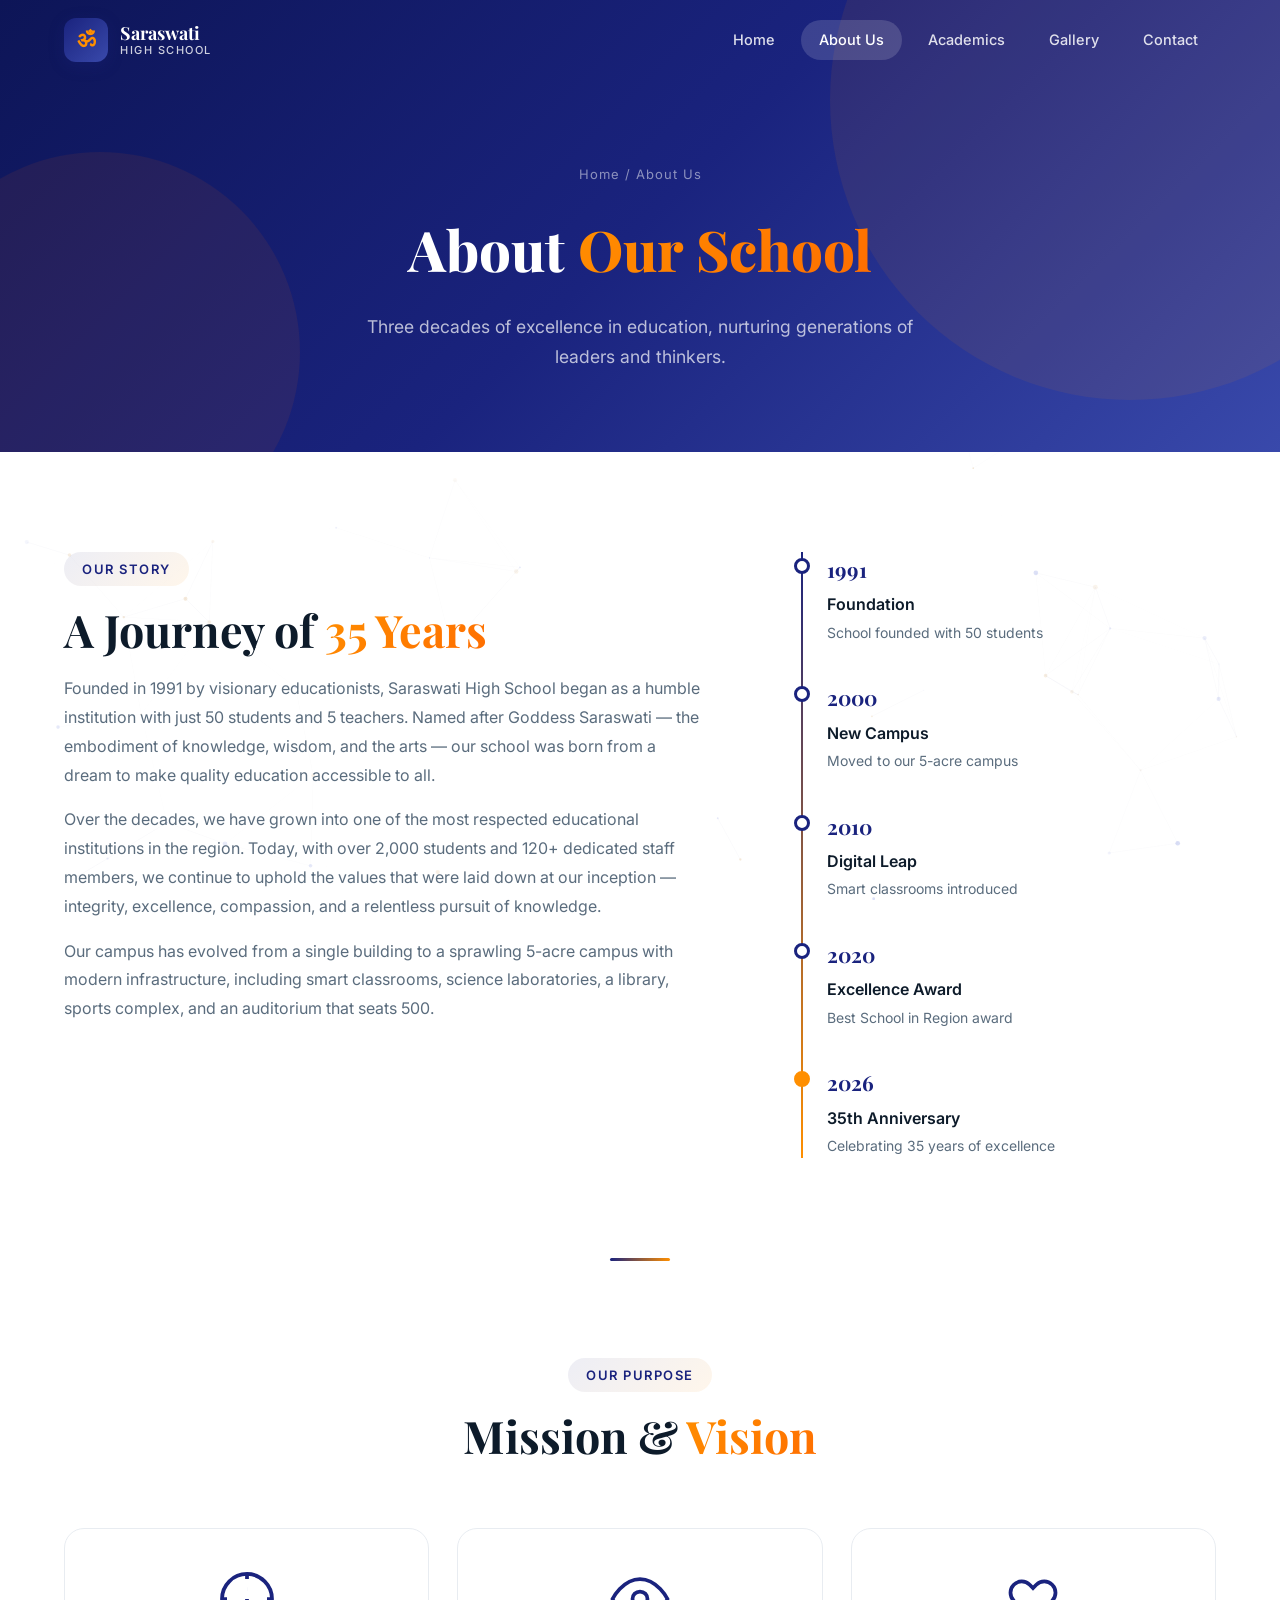
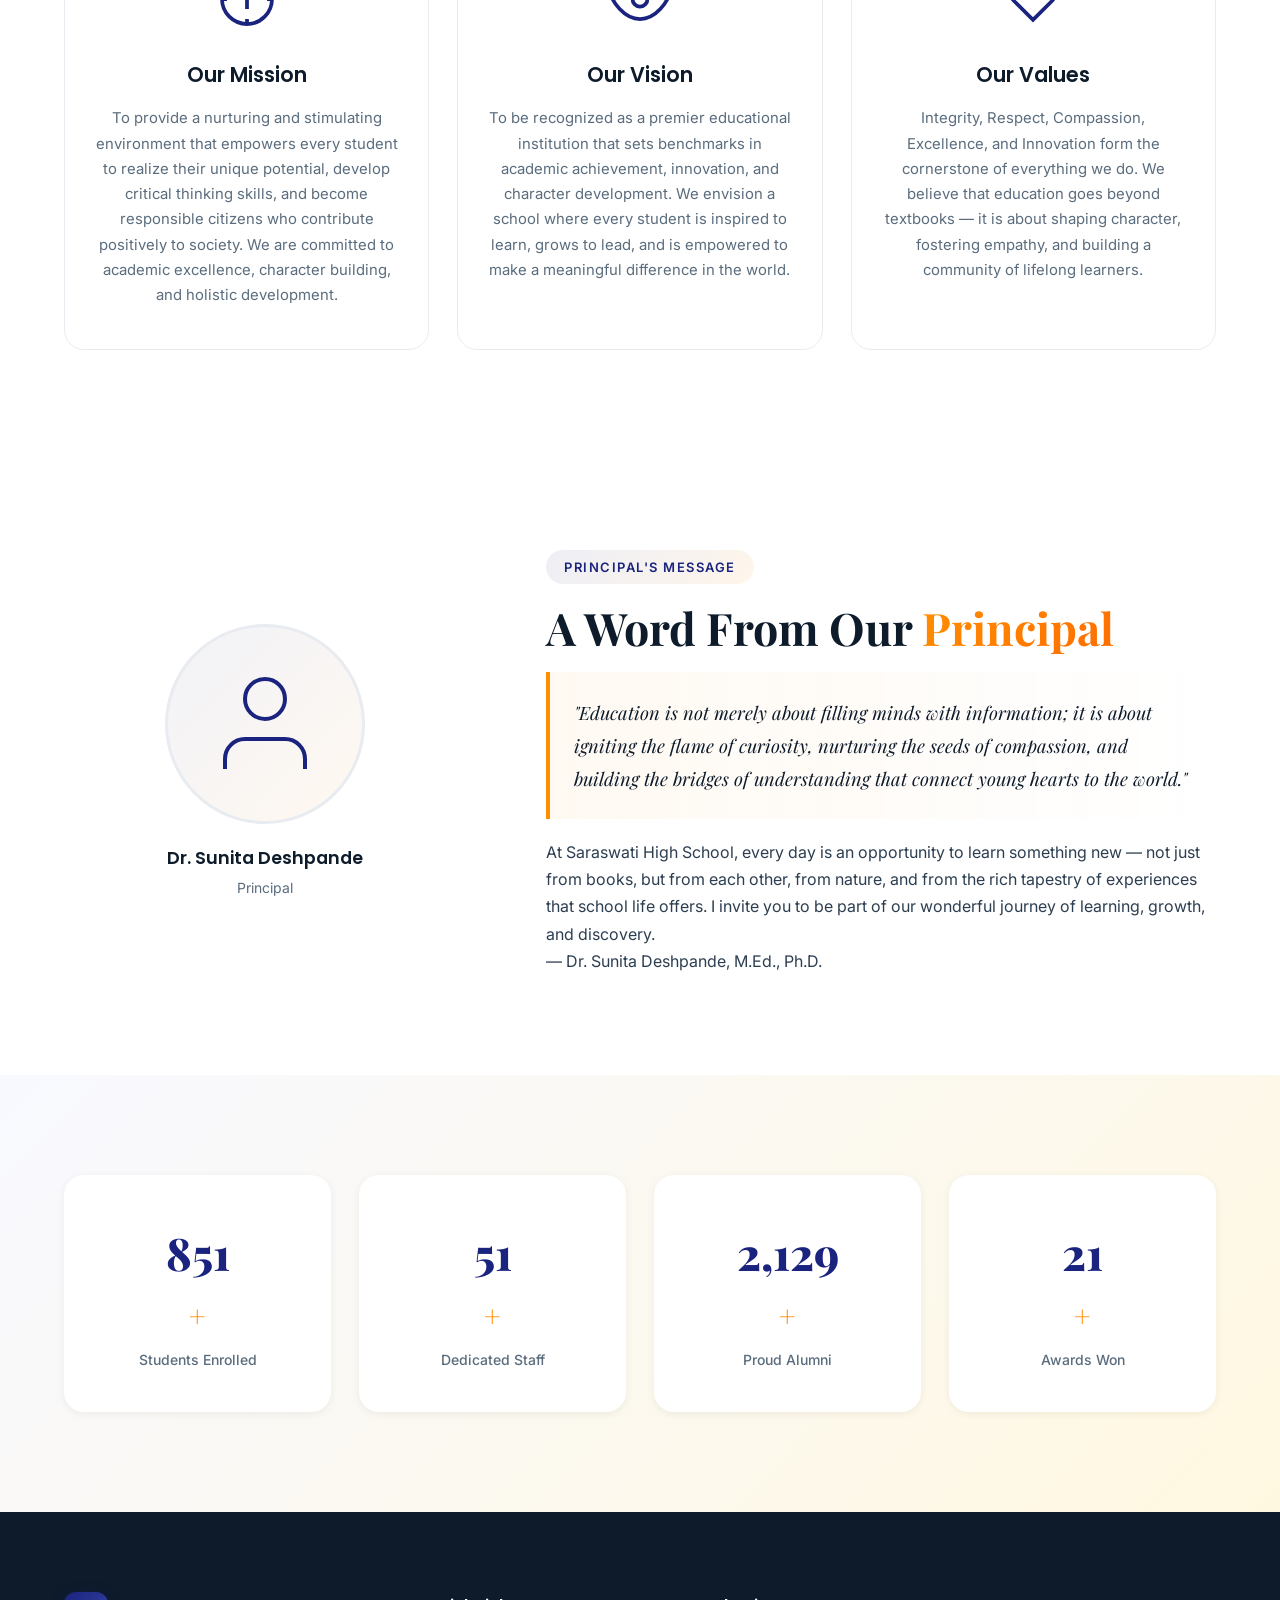
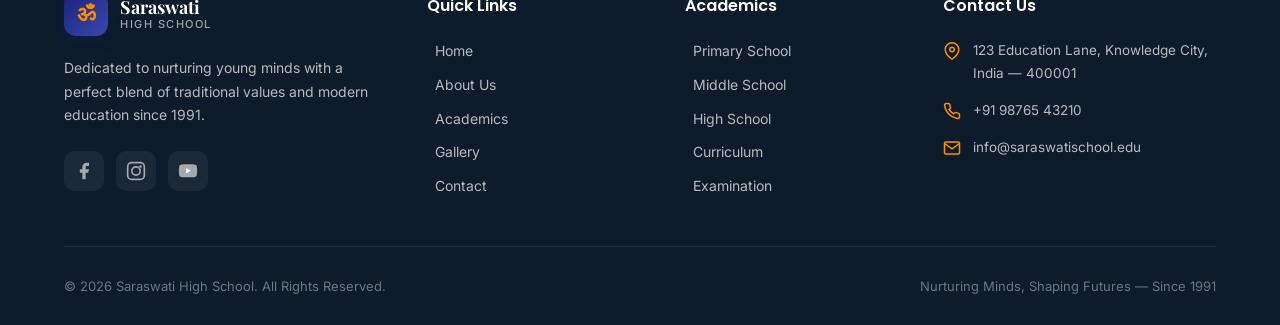
==== about.html @ 088c9266 "draft 1" ====
<!DOCTYPE html>
<html lang="en">
<head>
    <meta charset="UTF-8">
    <meta name="viewport" content="width=device-width, initial-scale=1.0">
    <title>About Us — Saraswati High School</title>
    <meta name="description" content="Learn about Saraswati High School's rich history, mission, vision, and dedicated team of educators.">
    <link rel="preconnect" href="https://fonts.googleapis.com">
    <link rel="preconnect" href="https://fonts.gstatic.com" crossorigin>
    <link href="https://fonts.googleapis.com/css2?family=Playfair+Display:wght@400;600;700;800&family=Inter:wght@300;400;500;600;700&family=Poppins:wght@300;400;500;600;700&display=swap" rel="stylesheet">
    <link rel="stylesheet" href="css/style.css">
    <link rel="stylesheet" href="css/animations.css">
</head>
<body>
    <!-- Page Transition Overlay -->
    <div class="page-transition">
        <div class="transition-inner">
            <div class="transition-logo">ॐ</div>
        </div>
    </div>

    <canvas id="particles-canvas"></canvas>

    <!-- Navigation -->
    <header class="navbar" id="navbar">
        <div class="nav-container">
            <a href="index.html" class="nav-logo">
                <div class="logo-icon"><span class="logo-om">ॐ</span></div>
                <div class="logo-text">
                    <span class="logo-title">Saraswati</span>
                    <span class="logo-subtitle">High School</span>
                </div>
            </a>
            <nav class="nav-menu" id="nav-menu">
                <a href="index.html" class="nav-link">Home</a>
                <a href="about.html" class="nav-link active">About Us</a>
                <a href="academics.html" class="nav-link">Academics</a>
                <a href="gallery.html" class="nav-link">Gallery</a>
                <a href="contact.html" class="nav-link">Contact</a>
            </nav>
            <button class="nav-toggle" id="nav-toggle" aria-label="Toggle navigation">
                <span class="hamburger-line"></span>
                <span class="hamburger-line"></span>
                <span class="hamburger-line"></span>
            </button>
        </div>
    </header>

    <!-- Page Hero -->
    <section class="page-hero">
        <div class="page-hero-bg">
            <div class="shape shape-1"></div>
            <div class="shape shape-2"></div>
        </div>
        <div class="container">
            <div class="page-hero-content">
                <span class="page-breadcrumb reveal-up">Home / About Us</span>
                <h1 class="page-hero-title reveal-up" style="--delay: 0.1s">About <span class="gradient-text">Our School</span></h1>
                <p class="page-hero-description reveal-up" style="--delay: 0.2s">Three decades of excellence in education, nurturing generations of leaders and thinkers.</p>
            </div>
        </div>
    </section>

    <!-- Our Story -->
    <section class="section">
        <div class="container">
            <div class="story-grid">
                <div class="story-content">
                    <span class="section-tag reveal-left">Our Story</span>
                    <h2 class="section-title reveal-left" style="--delay: 0.1s">A Journey of <span class="gradient-text">35 Years</span></h2>
                    <p class="story-text reveal-left" style="--delay: 0.2s">
                        Founded in 1991 by visionary educationists, Saraswati High School began as a humble 
                        institution with just 50 students and 5 teachers. Named after Goddess Saraswati — the 
                        embodiment of knowledge, wisdom, and the arts — our school was born from a dream to 
                        make quality education accessible to all.
                    </p>
                    <p class="story-text reveal-left" style="--delay: 0.3s">
                        Over the decades, we have grown into one of the most respected educational institutions 
                        in the region. Today, with over 2,000 students and 120+ dedicated staff members, we continue 
                        to uphold the values that were laid down at our inception — integrity, excellence, 
                        compassion, and a relentless pursuit of knowledge.
                    </p>
                    <p class="story-text reveal-left" style="--delay: 0.4s">
                        Our campus has evolved from a single building to a sprawling 5-acre campus with modern 
                        infrastructure, including smart classrooms, science laboratories, a library, sports 
                        complex, and an auditorium that seats 500.
                    </p>
                </div>
                <div class="story-timeline reveal-right">
                    <div class="timeline">
                        <div class="timeline-item">
                            <div class="timeline-year">1991</div>
                            <div class="timeline-content">
                                <h4>Foundation</h4>
                                <p>School founded with 50 students</p>
                            </div>
                        </div>
                        <div class="timeline-item">
                            <div class="timeline-year">2000</div>
                            <div class="timeline-content">
                                <h4>New Campus</h4>
                                <p>Moved to our 5-acre campus</p>
                            </div>
                        </div>
                        <div class="timeline-item">
                            <div class="timeline-year">2010</div>
                            <div class="timeline-content">
                                <h4>Digital Leap</h4>
                                <p>Smart classrooms introduced</p>
                            </div>
                        </div>
                        <div class="timeline-item">
                            <div class="timeline-year">2020</div>
                            <div class="timeline-content">
                                <h4>Excellence Award</h4>
                                <p>Best School in Region award</p>
                            </div>
                        </div>
                        <div class="timeline-item">
                            <div class="timeline-year">2026</div>
                            <div class="timeline-content">
                                <h4>35th Anniversary</h4>
                                <p>Celebrating 35 years of excellence</p>
                            </div>
                        </div>
                    </div>
                </div>
            </div>
        </div>
    </section>

    <!-- Mission & Vision -->
    <section class="section mission-vision-section">
        <div class="container">
            <div class="section-header">
                <span class="section-tag reveal-up">Our Purpose</span>
                <h2 class="section-title reveal-up">Mission & <span class="gradient-text">Vision</span></h2>
            </div>
            <div class="mv-grid">
                <div class="mv-card reveal-up" style="--delay: 0.1s">
                    <div class="mv-icon">
                        <svg width="60" height="60" viewBox="0 0 24 24" fill="none" stroke="currentColor" stroke-width="1.5">
                            <circle cx="12" cy="12" r="10"/>
                            <path d="M12 16v-4M12 8h.01"/>
                            <path d="M12 2v2M12 20v2M2 12h2M20 12h2"/>
                        </svg>
                    </div>
                    <h3>Our Mission</h3>
                    <p>To provide a nurturing and stimulating environment that empowers every student to realize their unique potential, develop critical thinking skills, and become responsible citizens who contribute positively to society. We are committed to academic excellence, character building, and holistic development.</p>
                </div>
                <div class="mv-card reveal-up" style="--delay: 0.3s">
                    <div class="mv-icon">
                        <svg width="60" height="60" viewBox="0 0 24 24" fill="none" stroke="currentColor" stroke-width="1.5">
                            <path d="M1 12s4-8 11-8 11 8 11 8-4 8-11 8-11-8-11-8z"/>
                            <circle cx="12" cy="12" r="3"/>
                        </svg>
                    </div>
                    <h3>Our Vision</h3>
                    <p>To be recognized as a premier educational institution that sets benchmarks in academic achievement, innovation, and character development. We envision a school where every student is inspired to learn, grows to lead, and is empowered to make a meaningful difference in the world.</p>
                </div>
                <div class="mv-card reveal-up" style="--delay: 0.5s">
                    <div class="mv-icon">
                        <svg width="60" height="60" viewBox="0 0 24 24" fill="none" stroke="currentColor" stroke-width="1.5">
                            <path d="M4.318 6.318a4.5 4.5 0 000 6.364L12 20.364l7.682-7.682a4.5 4.5 0 00-6.364-6.364L12 7.636l-1.318-1.318a4.5 4.5 0 00-6.364 0z"/>
                        </svg>
                    </div>
                    <h3>Our Values</h3>
                    <p>Integrity, Respect, Compassion, Excellence, and Innovation form the cornerstone of everything we do. We believe that education goes beyond textbooks — it is about shaping character, fostering empathy, and building a community of lifelong learners.</p>
                </div>
            </div>
        </div>
    </section>

    <!-- Principal's Message -->
    <section class="section principal-section">
        <div class="container">
            <div class="principal-grid">
                <div class="principal-image reveal-left">
                    <div class="principal-frame">
                        <div class="principal-avatar">
                            <svg width="120" height="120" viewBox="0 0 24 24" fill="none" stroke="var(--primary)" stroke-width="0.8">
                                <path d="M20 21v-2a4 4 0 00-4-4H8a4 4 0 00-4 4v2"/>
                                <circle cx="12" cy="7" r="4"/>
                            </svg>
                        </div>
                        <div class="principal-name-plate">
                            <h4>Dr. Sunita Deshpande</h4>
                            <span>Principal</span>
                        </div>
                    </div>
                </div>
                <div class="principal-message">
                    <span class="section-tag reveal-right">Principal's Message</span>
                    <h2 class="section-title reveal-right" style="--delay: 0.1s">A Word From Our <span class="gradient-text">Principal</span></h2>
                    <blockquote class="principal-quote reveal-right" style="--delay: 0.2s">
                        "Education is not merely about filling minds with information; it is about igniting 
                        the flame of curiosity, nurturing the seeds of compassion, and building the bridges 
                        of understanding that connect young hearts to the world."
                    </blockquote>
                    <p class="reveal-right" style="--delay: 0.3s">
                        At Saraswati High School, every day is an opportunity to learn something new — 
                        not just from books, but from each other, from nature, and from the rich tapestry 
                        of experiences that school life offers. I invite you to be part of our wonderful 
                        journey of learning, growth, and discovery.
                    </p>
                    <p class="reveal-right" style="--delay: 0.4s">
                        — Dr. Sunita Deshpande, M.Ed., Ph.D.
                    </p>
                </div>
            </div>
        </div>
    </section>

    <!-- Stats -->
    <section class="section stats-section">
        <div class="container">
            <div class="stats-grid">
                <div class="stats-card reveal-up" style="--delay: 0.1s">
                    <div class="stats-number" data-target="2000">0</div>
                    <div class="stats-suffix">+</div>
                    <div class="stats-label">Students Enrolled</div>
                </div>
                <div class="stats-card reveal-up" style="--delay: 0.2s">
                    <div class="stats-number" data-target="120">0</div>
                    <div class="stats-suffix">+</div>
                    <div class="stats-label">Dedicated Staff</div>
                </div>
                <div class="stats-card reveal-up" style="--delay: 0.3s">
                    <div class="stats-number" data-target="5000">0</div>
                    <div class="stats-suffix">+</div>
                    <div class="stats-label">Proud Alumni</div>
                </div>
                <div class="stats-card reveal-up" style="--delay: 0.4s">
                    <div class="stats-number" data-target="50">0</div>
                    <div class="stats-suffix">+</div>
                    <div class="stats-label">Awards Won</div>
                </div>
            </div>
        </div>
    </section>

    <!-- Footer -->
    <footer class="footer">
        <div class="container">
            <div class="footer-grid">
                <div class="footer-brand">
                    <a href="index.html" class="footer-logo">
                        <div class="logo-icon"><span class="logo-om">ॐ</span></div>
                        <div class="logo-text">
                            <span class="logo-title">Saraswati</span>
                            <span class="logo-subtitle">High School</span>
                        </div>
                    </a>
                    <p class="footer-about">Dedicated to nurturing young minds with a perfect blend of traditional values and modern education since 1991.</p>
                    <div class="footer-social">
                        <a href="#" class="social-link" aria-label="Facebook"><svg width="20" height="20" viewBox="0 0 24 24" fill="currentColor"><path d="M18 2h-3a5 5 0 00-5 5v3H7v4h3v8h4v-8h3l1-4h-4V7a1 1 0 011-1h3z"/></svg></a>
                        <a href="#" class="social-link" aria-label="Instagram"><svg width="20" height="20" viewBox="0 0 24 24" fill="none" stroke="currentColor" stroke-width="2"><rect x="2" y="2" width="20" height="20" rx="5"/><circle cx="12" cy="12" r="5"/><circle cx="17.5" cy="6.5" r="1.5" fill="currentColor" stroke="none"/></svg></a>
                        <a href="#" class="social-link" aria-label="YouTube"><svg width="20" height="20" viewBox="0 0 24 24" fill="currentColor"><path d="M22.54 6.42a2.78 2.78 0 00-1.94-2C18.88 4 12 4 12 4s-6.88 0-8.6.46a2.78 2.78 0 00-1.94 2A29 29 0 001 11.75a29 29 0 00.46 5.33A2.78 2.78 0 003.4 19.1c1.72.46 8.6.46 8.6.46s6.88 0 8.6-.46a2.78 2.78 0 001.94-2 29 29 0 00.46-5.25 29 29 0 00-.46-5.43z"/><polygon points="9.75,15.02 15.5,11.75 9.75,8.48" fill="#fff"/></svg></a>
                    </div>
                </div>
                <div class="footer-links">
                    <h4>Quick Links</h4>
                    <ul>
                        <li><a href="index.html">Home</a></li>
                        <li><a href="about.html">About Us</a></li>
                        <li><a href="academics.html">Academics</a></li>
                        <li><a href="gallery.html">Gallery</a></li>
                        <li><a href="contact.html">Contact</a></li>
                    </ul>
                </div>
                <div class="footer-links">
                    <h4>Academics</h4>
                    <ul>
                        <li><a href="academics.html">Primary School</a></li>
                        <li><a href="academics.html">Middle School</a></li>
                        <li><a href="academics.html">High School</a></li>
                        <li><a href="academics.html">Curriculum</a></li>
                        <li><a href="academics.html">Examination</a></li>
                    </ul>
                </div>
                <div class="footer-contact">
                    <h4>Contact Us</h4>
                    <div class="contact-item">
                        <svg width="18" height="18" viewBox="0 0 24 24" fill="none" stroke="currentColor" stroke-width="2"><path d="M21 10c0 7-9 13-9 13s-9-6-9-13a9 9 0 0118 0z"/><circle cx="12" cy="10" r="3"/></svg>
                        <span>123 Education Lane, Knowledge City, India — 400001</span>
                    </div>
                    <div class="contact-item">
                        <svg width="18" height="18" viewBox="0 0 24 24" fill="none" stroke="currentColor" stroke-width="2"><path d="M22 16.92v3a2 2 0 01-2.18 2 19.79 19.79 0 01-8.63-3.07 19.5 19.5 0 01-6-6 19.79 19.79 0 01-3.07-8.67A2 2 0 014.11 2h3a2 2 0 012 1.72 12.84 12.84 0 00.7 2.81 2 2 0 01-.45 2.11L8.09 9.91a16 16 0 006 6l1.27-1.27a2 2 0 012.11-.45 12.84 12.84 0 002.81.7A2 2 0 0122 16.92z"/></svg>
                        <span>+91 98765 43210</span>
                    </div>
                    <div class="contact-item">
                        <svg width="18" height="18" viewBox="0 0 24 24" fill="none" stroke="currentColor" stroke-width="2"><path d="M4 4h16c1.1 0 2 .9 2 2v12c0 1.1-.9 2-2 2H4c-1.1 0-2-.9-2-2V6c0-1.1.9-2 2-2z"/><polyline points="22,6 12,13 2,6"/></svg>
                        <span>info@saraswatischool.edu</span>
                    </div>
                </div>
            </div>
            <div class="footer-bottom">
                <p>&copy; 2026 Saraswati High School. All Rights Reserved.</p>
                <p>Nurturing Minds, Shaping Futures — Since 1991</p>
            </div>
        </div>
    </footer>

    <button class="back-to-top" id="back-to-top" aria-label="Back to top">
        <svg width="24" height="24" viewBox="0 0 24 24" fill="none" stroke="currentColor" stroke-width="2"><path d="M18 15l-6-6-6 6"/></svg>
    </button>

    <script src="js/main.js"></script>
</body>
</html>
---- css/style.css ----
/* =============================================
   SARASWATI HIGH SCHOOL — MAIN STYLESHEET
   Royal Blue & Gold | Elegant & Impressive
   ============================================= */

/* === CSS Variables === */
:root {
    --primary: #1a237e;
    --primary-light: #3949ab;
    --primary-dark: #0d1557;
    --primary-rgb: 26, 35, 126;

    --gold: #ff8f00;
    --gold-light: #ffa726;
    --gold-dark: #e65100;
    --gold-rgb: 255, 143, 0;

    --accent: #ff6d00;
    --accent-rgb: 255, 109, 0;

    --success: #2e7d32;
    --error: #c62828;

    --dark: #0d1b2a;
    --dark-2: #1b2838;
    --dark-3: #243447;
    --text: #2c3e50;
    --text-light: #5a6c7d;
    --text-lighter: #8896a4;

    --light: #f8f9ff;
    --cream: #fff8e1;
    --white: #ffffff;
    --border: #e8ecf1;

    --shadow-sm: 0 2px 8px rgba(0,0,0,0.06);
    --shadow-md: 0 8px 30px rgba(0,0,0,0.08);
    --shadow-lg: 0 20px 60px rgba(0,0,0,0.12);
    --shadow-xl: 0 30px 80px rgba(0,0,0,0.18);
    --shadow-glow: 0 0 40px rgba(var(--primary-rgb), 0.15);

    --radius-sm: 8px;
    --radius-md: 12px;
    --radius-lg: 20px;
    --radius-xl: 28px;
    --radius-full: 9999px;

    --font-display: 'Playfair Display', Georgia, serif;
    --font-body: 'Inter', -apple-system, BlinkMacSystemFont, sans-serif;
    --font-heading: 'Poppins', 'Inter', sans-serif;

    --nav-height: 80px;
    --container-max: 1200px;
    --transition: 0.3s cubic-bezier(0.4, 0, 0.2, 1);
    --transition-slow: 0.6s cubic-bezier(0.4, 0, 0.2, 1);
}

/* === Reset & Base === */
*,
*::before,
*::after {
    margin: 0;
    padding: 0;
    box-sizing: border-box;
}

html {
    scroll-behavior: smooth;
    -webkit-text-size-adjust: 100%;
}

body {
    font-family: var(--font-body);
    color: var(--text);
    background: var(--white);
    line-height: 1.7;
    overflow-x: hidden;
    -webkit-font-smoothing: antialiased;
    -moz-osx-font-smoothing: grayscale;
}

a {
    text-decoration: none;
    color: inherit;
    transition: color var(--transition);
}

img {
    max-width: 100%;
    display: block;
}

ul {
    list-style: none;
}

button {
    cursor: pointer;
    border: none;
    background: none;
    font-family: inherit;
}

input, textarea, select {
    font-family: inherit;
    font-size: inherit;
}

::selection {
    background: var(--primary);
    color: var(--white);
}

/* === Utility === */
.container {
    max-width: var(--container-max);
    margin: 0 auto;
    padding: 0 24px;
}

.section {
    padding: 100px 0;
    position: relative;
}

.gradient-text {
    background: linear-gradient(135deg, var(--gold), var(--accent), var(--gold-light));
    -webkit-background-clip: text;
    -webkit-text-fill-color: transparent;
    background-clip: text;
}

/* === Page Transition === */
.page-transition {
    position: fixed;
    inset: 0;
    z-index: 10000;
    background: var(--primary-dark);
    display: flex;
    align-items: center;
    justify-content: center;
    pointer-events: none;
    opacity: 0;
    transition: opacity 0.4s ease;
}

.page-transition.active {
    opacity: 1;
    pointer-events: all;
}

.transition-logo {
    font-size: 48px;
    color: var(--gold);
    animation: pulse-glow 1s ease-in-out infinite;
}

/* === Particles Canvas === */
#particles-canvas {
    position: fixed;
    top: 0;
    left: 0;
    width: 100%;
    height: 100%;
    pointer-events: none;
    z-index: 0;
    opacity: 0.4;
}

/* === Navigation === */
.navbar {
    position: fixed;
    top: 0;
    left: 0;
    right: 0;
    z-index: 1000;
    height: var(--nav-height);
    display: flex;
    align-items: center;
    transition: all var(--transition);
    background: transparent;
}

.navbar.scrolled {
    background: rgba(255, 255, 255, 0.95);
    backdrop-filter: blur(20px);
    -webkit-backdrop-filter: blur(20px);
    box-shadow: 0 4px 30px rgba(0,0,0,0.08);
    height: 70px;
}

.navbar.scrolled .nav-link {
    color: var(--text);
}

.navbar.scrolled .nav-link:hover,
.navbar.scrolled .nav-link.active {
    color: var(--primary);
}

.navbar.scrolled .logo-title,
.navbar.scrolled .logo-subtitle {
    color: var(--primary-dark);
}

.nav-container {
    max-width: var(--container-max);
    margin: 0 auto;
    padding: 0 24px;
    width: 100%;
    display: flex;
    align-items: center;
    justify-content: space-between;
}

.nav-logo {
    display: flex;
    align-items: center;
    gap: 12px;
    z-index: 1001;
}

.logo-icon {
    width: 44px;
    height: 44px;
    border-radius: 12px;
    background: linear-gradient(135deg, var(--primary), var(--primary-light));
    display: flex;
    align-items: center;
    justify-content: center;
    box-shadow: 0 4px 15px rgba(var(--primary-rgb), 0.3);
    transition: transform var(--transition);
}

.logo-icon:hover {
    transform: rotate(10deg) scale(1.05);
}

.logo-om {
    color: var(--gold);
    font-size: 22px;
    font-weight: bold;
}

.logo-text {
    display: flex;
    flex-direction: column;
    line-height: 1.15;
}

.logo-title {
    font-family: var(--font-display);
    font-weight: 700;
    font-size: 18px;
    color: var(--white);
    transition: color var(--transition);
}

.logo-subtitle {
    font-size: 11px;
    font-weight: 500;
    color: rgba(255,255,255,0.8);
    letter-spacing: 1.5px;
    text-transform: uppercase;
    transition: color var(--transition);
}

.navbar.scrolled .logo-subtitle {
    color: var(--text-light);
}

.nav-menu {
    display: flex;
    align-items: center;
    gap: 8px;
}

.nav-link {
    padding: 8px 18px;
    font-size: 14.5px;
    font-weight: 500;
    color: rgba(255,255,255,0.85);
    border-radius: var(--radius-full);
    transition: all var(--transition);
    position: relative;
}

.nav-link:hover {
    color: var(--white);
    background: rgba(255,255,255,0.1);
}

.nav-link.active {
    color: var(--white);
    background: rgba(255,255,255,0.15);
}

.navbar.scrolled .nav-link.active {
    background: rgba(var(--primary-rgb), 0.08);
    color: var(--primary);
}

.navbar.scrolled .nav-link:hover {
    background: rgba(var(--primary-rgb), 0.06);
}

/* Hamburger */
.nav-toggle {
    display: none;
    flex-direction: column;
    gap: 5px;
    padding: 8px;
    z-index: 1001;
}

.hamburger-line {
    width: 24px;
    height: 2.5px;
    background: var(--white);
    border-radius: 3px;
    transition: all var(--transition);
}

.navbar.scrolled .hamburger-line {
    background: var(--dark);
}

.nav-toggle.active .hamburger-line:nth-child(1) {
    transform: rotate(45deg) translate(5px, 5px);
}

.nav-toggle.active .hamburger-line:nth-child(2) {
    opacity: 0;
    transform: translateX(-10px);
}

.nav-toggle.active .hamburger-line:nth-child(3) {
    transform: rotate(-45deg) translate(6px, -6px);
}

/* === Buttons === */
.btn {
    display: inline-flex;
    align-items: center;
    gap: 10px;
    padding: 14px 32px;
    font-size: 15px;
    font-weight: 600;
    border-radius: var(--radius-full);
    transition: all var(--transition);
    position: relative;
    overflow: hidden;
    cursor: pointer;
    border: none;
    font-family: var(--font-heading);
    letter-spacing: 0.3px;
}

.btn-primary {
    background: linear-gradient(135deg, var(--primary), var(--primary-light));
    color: var(--white);
    box-shadow: 0 4px 20px rgba(var(--primary-rgb), 0.3);
}

.btn-primary:hover {
    transform: translateY(-2px);
    box-shadow: 0 8px 30px rgba(var(--primary-rgb), 0.4);
}

.btn-outline {
    background: transparent;
    color: var(--white);
    border: 2px solid rgba(255,255,255,0.3);
}

.btn-outline:hover {
    background: rgba(255,255,255,0.1);
    border-color: rgba(255,255,255,0.6);
    transform: translateY(-2px);
}

.btn-outline-light {
    background: transparent;
    color: var(--white);
    border: 2px solid rgba(255,255,255,0.4);
}

.btn-outline-light:hover {
    background: var(--white);
    color: var(--primary);
    transform: translateY(-2px);
}

.btn-large {
    padding: 18px 40px;
    font-size: 16px;
}

/* Ripple Effect */
.ripple-btn .ripple {
    position: absolute;
    border-radius: 50%;
    background: rgba(255,255,255,0.3);
    transform: scale(0);
    animation: ripple-effect 0.6s ease-out;
    pointer-events: none;
}

@keyframes ripple-effect {
    to {
        transform: scale(4);
        opacity: 0;
    }
}

/* === Hero Section === */
.hero {
    min-height: 100vh;
    display: flex;
    align-items: center;
    justify-content: center;
    position: relative;
    background: linear-gradient(135deg, var(--primary-dark) 0%, var(--primary) 50%, var(--primary-light) 100%);
    overflow: hidden;
    padding: 120px 24px 80px;
}

.hero-bg-shapes {
    position: absolute;
    inset: 0;
    overflow: hidden;
    pointer-events: none;
}

.shape {
    position: absolute;
    border-radius: 50%;
    opacity: 0.08;
}

.shape-1 {
    width: 600px;
    height: 600px;
    background: var(--gold);
    top: -200px;
    right: -150px;
    animation: float-slow 15s ease-in-out infinite;
}

.shape-2 {
    width: 400px;
    height: 400px;
    background: var(--accent);
    bottom: -100px;
    left: -100px;
    animation: float-slow 12s ease-in-out infinite reverse;
}

.shape-3 {
    width: 200px;
    height: 200px;
    background: var(--white);
    top: 30%;
    left: 10%;
    animation: float-slow 10s ease-in-out infinite;
}

.shape-4 {
    width: 150px;
    height: 150px;
    background: var(--gold);
    bottom: 20%;
    right: 10%;
    animation: float-slow 8s ease-in-out infinite reverse;
}

.shape-5 {
    width: 300px;
    height: 300px;
    background: linear-gradient(135deg, var(--gold), var(--accent));
    top: 50%;
    left: 50%;
    transform: translate(-50%, -50%);
    animation: float-slow 20s ease-in-out infinite;
}

.hero-content {
    text-align: center;
    max-width: 800px;
    position: relative;
    z-index: 2;
}

.hero-badge {
    display: inline-flex;
    align-items: center;
    gap: 8px;
    padding: 8px 20px;
    background: rgba(255,255,255,0.1);
    border: 1px solid rgba(255,255,255,0.15);
    border-radius: var(--radius-full);
    color: var(--gold-light);
    font-size: 13px;
    font-weight: 600;
    letter-spacing: 1px;
    text-transform: uppercase;
    margin-bottom: 28px;
    backdrop-filter: blur(10px);
}

.badge-dot {
    width: 8px;
    height: 8px;
    border-radius: 50%;
    background: var(--gold);
    animation: pulse-dot 2s ease-in-out infinite;
}

.hero-title {
    font-family: var(--font-display);
    font-size: clamp(2.5rem, 6vw, 4.5rem);
    font-weight: 800;
    line-height: 1.15;
    color: var(--white);
    margin-bottom: 24px;
}

.title-line {
    display: block;
}

.hero-description {
    font-size: clamp(1rem, 2vw, 1.15rem);
    color: rgba(255,255,255,0.75);
    line-height: 1.8;
    margin-bottom: 40px;
    max-width: 600px;
    margin-left: auto;
    margin-right: auto;
}

.hero-buttons {
    display: flex;
    align-items: center;
    justify-content: center;
    gap: 16px;
    margin-bottom: 60px;
    flex-wrap: wrap;
}

/* Hero Stats */
.hero-stats {
    display: flex;
    align-items: center;
    justify-content: center;
    gap: 0;
    flex-wrap: wrap;
}

.stat-item {
    padding: 0 36px;
    text-align: center;
}

.stat-number {
    font-family: var(--font-display);
    font-size: 2.5rem;
    font-weight: 800;
    color: var(--gold);
    line-height: 1;
}

.stat-suffix {
    font-family: var(--font-display);
    font-size: 1.8rem;
    font-weight: 700;
    color: var(--gold-light);
}

.stat-label {
    display: block;
    font-size: 13px;
    color: rgba(255,255,255,0.6);
    margin-top: 6px;
    font-weight: 500;
}

.stat-divider {
    width: 1px;
    height: 50px;
    background: rgba(255,255,255,0.15);
}

/* Scroll Indicator */
.hero-scroll-indicator {
    position: absolute;
    bottom: 30px;
    left: 50%;
    transform: translateX(-50%);
    display: flex;
    flex-direction: column;
    align-items: center;
    gap: 8px;
    color: rgba(255,255,255,0.5);
    font-size: 12px;
    letter-spacing: 1px;
    animation: float-up-down 2s ease-in-out infinite;
}

.scroll-mouse {
    width: 26px;
    height: 40px;
    border: 2px solid rgba(255,255,255,0.3);
    border-radius: 13px;
    display: flex;
    justify-content: center;
    padding-top: 8px;
}

.scroll-wheel {
    width: 3px;
    height: 8px;
    background: var(--gold);
    border-radius: 2px;
    animation: scroll-wheel 2s ease-in-out infinite;
}

/* === Section Headers === */
.section-header {
    text-align: center;
    margin-bottom: 64px;
}

.section-tag {
    display: inline-block;
    padding: 6px 18px;
    background: linear-gradient(135deg, rgba(var(--primary-rgb), 0.08), rgba(var(--gold-rgb), 0.08));
    border-radius: var(--radius-full);
    color: var(--primary);
    font-size: 13px;
    font-weight: 600;
    letter-spacing: 1.5px;
    text-transform: uppercase;
    margin-bottom: 16px;
}

.section-title {
    font-family: var(--font-display);
    font-size: clamp(1.8rem, 4vw, 2.8rem);
    font-weight: 700;
    color: var(--dark);
    line-height: 1.25;
    margin-bottom: 16px;
}

.section-description {
    font-size: 1.05rem;
    color: var(--text-light);
    max-width: 600px;
    margin: 0 auto;
    line-height: 1.8;
}

/* === Feature Cards === */
.features-grid {
    display: grid;
    grid-template-columns: repeat(3, 1fr);
    gap: 24px;
}

.feature-card {
    background: var(--white);
    border: 1px solid var(--border);
    border-radius: var(--radius-lg);
    padding: 36px 28px;
    position: relative;
    overflow: hidden;
    transition: all var(--transition-slow);
}

.feature-card:hover {
    transform: translateY(-8px);
    box-shadow: var(--shadow-lg);
    border-color: transparent;
}

.feature-card:hover .feature-glow {
    opacity: 1;
}

.feature-glow {
    position: absolute;
    top: 0;
    left: 0;
    right: 0;
    height: 3px;
    background: linear-gradient(90deg, var(--primary), var(--gold), var(--accent));
    opacity: 0;
    transition: opacity var(--transition);
}

.feature-icon {
    width: 64px;
    height: 64px;
    border-radius: 16px;
    background: linear-gradient(135deg, rgba(var(--primary-rgb), 0.08), rgba(var(--gold-rgb), 0.06));
    display: flex;
    align-items: center;
    justify-content: center;
    margin-bottom: 20px;
    color: var(--primary);
    transition: all var(--transition);
}

.feature-card:hover .feature-icon {
    background: linear-gradient(135deg, var(--primary), var(--primary-light));
    color: var(--white);
    transform: scale(1.05);
}

.feature-title {
    font-family: var(--font-heading);
    font-size: 1.15rem;
    font-weight: 600;
    color: var(--dark);
    margin-bottom: 10px;
}

.feature-description {
    font-size: 0.92rem;
    color: var(--text-light);
    line-height: 1.7;
}

/* === About Preview Section === */
.about-preview-grid {
    display: grid;
    grid-template-columns: 1fr 1fr;
    gap: 80px;
    align-items: center;
}

.about-text {
    color: var(--text-light);
    line-height: 1.8;
    margin-bottom: 16px;
}

.about-highlights {
    display: grid;
    grid-template-columns: 1fr 1fr;
    gap: 14px;
    margin-top: 28px;
    margin-bottom: 32px;
}

.highlight-item {
    display: flex;
    align-items: center;
    gap: 10px;
    font-size: 14.5px;
    font-weight: 500;
    color: var(--dark);
}

.highlight-icon {
    width: 28px;
    height: 28px;
    border-radius: 8px;
    background: linear-gradient(135deg, var(--primary), var(--primary-light));
    color: var(--white);
    display: flex;
    align-items: center;
    justify-content: center;
    font-size: 13px;
    flex-shrink: 0;
}

/* About Visual Cards */
.about-preview-visual {
    position: relative;
    height: 480px;
}

.visual-card {
    position: absolute;
    background: var(--white);
    border-radius: var(--radius-lg);
    box-shadow: var(--shadow-md);
    padding: 24px;
    transition: all var(--transition-slow);
    border: 1px solid var(--border);
}

.visual-card:hover {
    transform: translateY(-5px) !important;
    box-shadow: var(--shadow-lg);
}

.visual-card-inner {
    display: flex;
    flex-direction: column;
    align-items: center;
    text-align: center;
    gap: 12px;
}

.visual-card-inner span {
    font-weight: 600;
    font-size: 14px;
    color: var(--dark);
}

.card-1 {
    top: 0;
    right: 20px;
    animation: float-card 6s ease-in-out infinite;
}

.card-2 {
    top: 50%;
    left: 0;
    transform: translateY(-50%);
    animation: float-card 6s ease-in-out infinite 2s;
}

.card-3 {
    bottom: 20px;
    right: 60px;
    animation: float-card 6s ease-in-out infinite 4s;
}

.visual-bg-circle {
    position: absolute;
    width: 300px;
    height: 300px;
    border-radius: 50%;
    background: linear-gradient(135deg, rgba(var(--primary-rgb), 0.06), rgba(var(--gold-rgb), 0.06));
    top: 50%;
    left: 50%;
    transform: translate(-50%, -50%);
    z-index: -1;
}

/* === Testimonials === */
.testimonials-slider {
    position: relative;
    overflow: hidden;
}

.testimonials-track {
    display: flex;
    transition: transform 0.5s cubic-bezier(0.4, 0, 0.2, 1);
}

.testimonial-card {
    flex: 0 0 100%;
    padding: 48px;
    background: var(--white);
    border: 1px solid var(--border);
    border-radius: var(--radius-xl);
    margin: 0 12px;
    position: relative;
}

.testimonial-quote {
    font-family: var(--font-display);
    font-size: 5rem;
    color: var(--gold);
    line-height: 1;
    margin-bottom: -20px;
    opacity: 0.3;
}

.testimonial-text {
    font-size: 1.1rem;
    color: var(--text);
    line-height: 1.8;
    margin-bottom: 28px;
    font-style: italic;
}

.testimonial-author {
    display: flex;
    align-items: center;
    gap: 16px;
}

.author-avatar {
    width: 50px;
    height: 50px;
    border-radius: 50%;
    background: linear-gradient(135deg, var(--primary), var(--primary-light));
    color: var(--white);
    display: flex;
    align-items: center;
    justify-content: center;
    font-weight: 700;
    font-size: 16px;
}

.author-info strong {
    display: block;
    font-weight: 600;
    color: var(--dark);
}

.author-info span {
    font-size: 13px;
    color: var(--text-light);
}

.testimonials-nav {
    display: flex;
    align-items: center;
    justify-content: center;
    gap: 24px;
    margin-top: 36px;
}

.testimonial-btn {
    width: 48px;
    height: 48px;
    border-radius: 50%;
    border: 2px solid var(--border);
    display: flex;
    align-items: center;
    justify-content: center;
    color: var(--text);
    transition: all var(--transition);
}

.testimonial-btn:hover {
    background: var(--primary);
    color: var(--white);
    border-color: var(--primary);
    transform: scale(1.05);
}

.testimonial-dots {
    display: flex;
    gap: 8px;
}

.dot {
    width: 10px;
    height: 10px;
    border-radius: 50%;
    background: var(--border);
    transition: all var(--transition);
    cursor: pointer;
}

.dot.active {
    background: var(--primary);
    transform: scale(1.2);
}

/* === CTA Section === */
.cta-section {
    background: linear-gradient(135deg, var(--primary-dark), var(--primary), var(--primary-light));
    overflow: hidden;
}

.cta-bg-shapes {
    position: absolute;
    inset: 0;
    pointer-events: none;
}

.cta-shape {
    position: absolute;
    border-radius: 50%;
    opacity: 0.08;
}

.cta-shape-1 {
    width: 500px;
    height: 500px;
    background: var(--gold);
    top: -200px;
    right: -100px;
}

.cta-shape-2 {
    width: 300px;
    height: 300px;
    background: var(--accent);
    bottom: -100px;
    left: -50px;
}

.cta-content {
    text-align: center;
    position: relative;
    z-index: 2;
}

.cta-title {
    font-family: var(--font-display);
    font-size: clamp(1.8rem, 4vw, 2.8rem);
    font-weight: 700;
    color: var(--white);
    margin-bottom: 16px;
}

.cta-description {
    font-size: 1.05rem;
    color: rgba(255,255,255,0.7);
    margin-bottom: 36px;
    max-width: 500px;
    margin-left: auto;
    margin-right: auto;
}

.cta-buttons {
    display: flex;
    align-items: center;
    justify-content: center;
    gap: 16px;
    flex-wrap: wrap;
}

/* === Footer === */
.footer {
    background: var(--dark);
    padding: 80px 0 0;
    color: rgba(255,255,255,0.7);
}

.footer-grid {
    display: grid;
    grid-template-columns: 1.5fr 1fr 1fr 1.3fr;
    gap: 48px;
    padding-bottom: 48px;
    border-bottom: 1px solid rgba(255,255,255,0.08);
}

.footer-logo {
    display: flex;
    align-items: center;
    gap: 12px;
    margin-bottom: 20px;
}

.footer-logo .logo-title {
    color: var(--white);
}

.footer-logo .logo-subtitle {
    color: rgba(255,255,255,0.6);
}

.footer-about {
    font-size: 14px;
    line-height: 1.7;
    margin-bottom: 24px;
}

.footer-social {
    display: flex;
    gap: 12px;
}

.social-link {
    width: 40px;
    height: 40px;
    border-radius: 10px;
    background: rgba(255,255,255,0.06);
    display: flex;
    align-items: center;
    justify-content: center;
    transition: all var(--transition);
    color: rgba(255,255,255,0.6);
}

.social-link:hover {
    background: var(--primary);
    color: var(--white);
    transform: translateY(-3px);
}

.footer-links h4,
.footer-contact h4 {
    color: var(--white);
    font-family: var(--font-heading);
    font-size: 16px;
    font-weight: 600;
    margin-bottom: 20px;
}

.footer-links ul {
    display: flex;
    flex-direction: column;
    gap: 10px;
}

.footer-links a {
    font-size: 14px;
    transition: all var(--transition);
    display: flex;
    align-items: center;
    gap: 8px;
}

.footer-links a:hover {
    color: var(--gold);
    transform: translateX(4px);
}

.footer-contact .contact-item {
    display: flex;
    align-items: flex-start;
    gap: 12px;
    margin-bottom: 14px;
    font-size: 13.5px;
}

.footer-contact svg {
    flex-shrink: 0;
    margin-top: 3px;
    color: var(--gold);
}

.footer-bottom {
    padding: 28px 0;
    display: flex;
    justify-content: space-between;
    align-items: center;
    font-size: 13px;
    color: rgba(255,255,255,0.4);
}

/* === Back to Top === */
.back-to-top {
    position: fixed;
    bottom: 30px;
    right: 30px;
    width: 50px;
    height: 50px;
    border-radius: 50%;
    background: linear-gradient(135deg, var(--primary), var(--primary-light));
    color: var(--white);
    display: flex;
    align-items: center;
    justify-content: center;
    box-shadow: 0 4px 20px rgba(var(--primary-rgb), 0.3);
    z-index: 999;
    opacity: 0;
    visibility: hidden;
    transform: translateY(20px);
    transition: all var(--transition);
}

.back-to-top.visible {
    opacity: 1;
    visibility: visible;
    transform: translateY(0);
}

.back-to-top:hover {
    transform: translateY(-3px);
    box-shadow: 0 8px 30px rgba(var(--primary-rgb), 0.4);
}

/* =============================================
   PAGE-SPECIFIC STYLES
   ============================================= */

/* === Page Hero (Inner Pages) === */
.page-hero {
    padding: 160px 0 80px;
    background: linear-gradient(135deg, var(--primary-dark), var(--primary), var(--primary-light));
    position: relative;
    overflow: hidden;
    text-align: center;
}

.page-hero-bg {
    position: absolute;
    inset: 0;
    pointer-events: none;
}

.page-breadcrumb {
    display: inline-block;
    color: rgba(255,255,255,0.5);
    font-size: 13px;
    letter-spacing: 1px;
    margin-bottom: 16px;
}

.page-hero-title {
    font-family: var(--font-display);
    font-size: clamp(2rem, 5vw, 3.5rem);
    font-weight: 800;
    color: var(--white);
    margin-bottom: 16px;
}

.page-hero-description {
    font-size: 1.1rem;
    color: rgba(255,255,255,0.7);
    max-width: 600px;
    margin: 0 auto;
}

/* === About Page — Story === */
.story-grid {
    display: grid;
    grid-template-columns: 1.2fr 0.8fr;
    gap: 80px;
    align-items: start;
}

.story-text {
    color: var(--text-light);
    line-height: 1.8;
    margin-bottom: 16px;
}

/* Timeline */
.timeline {
    position: relative;
    padding-left: 40px;
}

.timeline::before {
    content: '';
    position: absolute;
    left: 14px;
    top: 0;
    bottom: 0;
    width: 2px;
    background: linear-gradient(to bottom, var(--primary), var(--gold));
}

.timeline-item {
    position: relative;
    padding-bottom: 36px;
}

.timeline-item:last-child {
    padding-bottom: 0;
}

.timeline-item::before {
    content: '';
    position: absolute;
    left: -33px;
    top: 6px;
    width: 16px;
    height: 16px;
    border-radius: 50%;
    background: var(--white);
    border: 3px solid var(--primary);
    z-index: 1;
}

.timeline-item:last-child::before {
    border-color: var(--gold);
    background: var(--gold);
}

.timeline-year {
    font-family: var(--font-display);
    font-size: 1.3rem;
    font-weight: 700;
    color: var(--primary);
    margin-bottom: 4px;
}

.timeline-content h4 {
    font-weight: 600;
    color: var(--dark);
    margin-bottom: 2px;
}

.timeline-content p {
    font-size: 14px;
    color: var(--text-light);
}

/* Mission/Vision Cards */
.mv-grid {
    display: grid;
    grid-template-columns: repeat(3, 1fr);
    gap: 28px;
}

.mv-card {
    background: var(--white);
    border: 1px solid var(--border);
    border-radius: var(--radius-lg);
    padding: 40px 28px;
    text-align: center;
    transition: all var(--transition-slow);
}

.mv-card:hover {
    transform: translateY(-8px);
    box-shadow: var(--shadow-lg);
    border-color: transparent;
}

.mv-icon {
    color: var(--primary);
    margin-bottom: 20px;
}

.mv-card h3 {
    font-family: var(--font-heading);
    font-size: 1.3rem;
    font-weight: 600;
    color: var(--dark);
    margin-bottom: 14px;
}

.mv-card p {
    font-size: 0.93rem;
    color: var(--text-light);
    line-height: 1.7;
}

/* Principal Section */
.principal-grid {
    display: grid;
    grid-template-columns: 0.6fr 1fr;
    gap: 80px;
    align-items: center;
}

.principal-frame {
    text-align: center;
}

.principal-avatar {
    width: 200px;
    height: 200px;
    border-radius: 50%;
    background: linear-gradient(135deg, rgba(var(--primary-rgb), 0.06), rgba(var(--gold-rgb), 0.06));
    display: flex;
    align-items: center;
    justify-content: center;
    margin: 0 auto 20px;
    border: 3px solid var(--border);
}

.principal-name-plate h4 {
    font-family: var(--font-heading);
    font-size: 1.1rem;
    font-weight: 600;
    color: var(--dark);
}

.principal-name-plate span {
    font-size: 14px;
    color: var(--text-light);
}

.principal-quote {
    font-family: var(--font-display);
    font-size: 1.15rem;
    font-style: italic;
    color: var(--dark);
    line-height: 1.8;
    padding: 24px;
    border-left: 4px solid var(--gold);
    background: linear-gradient(90deg, rgba(var(--gold-rgb), 0.05), transparent);
    border-radius: 0 var(--radius-md) var(--radius-md) 0;
    margin-bottom: 20px;
}

/* Stats Section */
.stats-section {
    background: linear-gradient(135deg, var(--light), var(--cream));
}

.stats-grid {
    display: grid;
    grid-template-columns: repeat(4, 1fr);
    gap: 28px;
}

.stats-card {
    background: var(--white);
    border-radius: var(--radius-lg);
    padding: 40px 24px;
    text-align: center;
    box-shadow: var(--shadow-sm);
    transition: all var(--transition);
}

.stats-card:hover {
    transform: translateY(-5px);
    box-shadow: var(--shadow-md);
}

.stats-number {
    font-family: var(--font-display);
    font-size: 2.8rem;
    font-weight: 800;
    color: var(--primary);
    display: inline;
}

.stats-suffix {
    font-family: var(--font-display);
    font-size: 1.8rem;
    font-weight: 700;
    color: var(--gold);
}

.stats-label {
    font-size: 14px;
    color: var(--text-light);
    font-weight: 500;
    margin-top: 8px;
}

/* === Academics Page === */
.programs-grid {
    display: grid;
    grid-template-columns: repeat(3, 1fr);
    gap: 28px;
}

.program-card {
    background: var(--white);
    border: 1px solid var(--border);
    border-radius: var(--radius-xl);
    padding: 40px 32px;
    position: relative;
    overflow: hidden;
    transition: all var(--transition-slow);
}

.program-card:hover {
    transform: translateY(-8px);
    box-shadow: var(--shadow-lg);
    border-color: transparent;
}

.program-card:hover .program-glow {
    opacity: 1;
}

.program-card.featured {
    border-color: var(--primary);
    background: linear-gradient(180deg, rgba(var(--primary-rgb), 0.02), var(--white));
}

.program-glow {
    position: absolute;
    top: 0;
    left: 0;
    right: 0;
    height: 4px;
    background: linear-gradient(90deg, var(--primary), var(--gold));
    opacity: 0;
    transition: opacity var(--transition);
}

.program-card.featured .program-glow {
    opacity: 1;
}

.program-level {
    display: inline-block;
    padding: 4px 14px;
    font-size: 12px;
    font-weight: 700;
    text-transform: uppercase;
    letter-spacing: 1px;
    background: linear-gradient(135deg, var(--primary), var(--primary-light));
    color: var(--white);
    border-radius: var(--radius-full);
    margin-bottom: 16px;
}

.program-badge {
    display: inline-block;
    padding: 4px 12px;
    font-size: 12px;
    font-weight: 600;
    color: var(--gold);
    background: rgba(var(--gold-rgb), 0.1);
    border-radius: var(--radius-full);
    margin-left: 8px;
    margin-bottom: 16px;
}

.program-title {
    font-family: var(--font-heading);
    font-size: 1.3rem;
    font-weight: 600;
    color: var(--dark);
    margin-bottom: 12px;
}

.program-description {
    font-size: 0.92rem;
    color: var(--text-light);
    line-height: 1.7;
    margin-bottom: 20px;
}

.program-features {
    display: flex;
    flex-direction: column;
    gap: 10px;
}

.program-features li {
    font-size: 14px;
    color: var(--text);
    padding-left: 24px;
    position: relative;
}

.program-features li::before {
    content: '✓';
    position: absolute;
    left: 0;
    color: var(--primary);
    font-weight: 700;
}

/* Curriculum Grid */
.curriculum-section {
    background: linear-gradient(135deg, var(--light), rgba(var(--primary-rgb), 0.02));
}

.curriculum-grid {
    display: grid;
    grid-template-columns: repeat(4, 1fr);
    gap: 24px;
}

.curriculum-card {
    background: var(--white);
    border: 1px solid var(--border);
    border-radius: var(--radius-lg);
    padding: 28px 20px;
    text-align: center;
    transition: all var(--transition);
}

.curriculum-card:hover {
    transform: translateY(-5px);
    box-shadow: var(--shadow-md);
    border-color: transparent;
}

.curr-icon {
    color: var(--primary);
    margin-bottom: 14px;
}

.curriculum-card h4 {
    font-family: var(--font-heading);
    font-weight: 600;
    color: var(--dark);
    margin-bottom: 8px;
}

.curriculum-card p {
    font-size: 13px;
    color: var(--text-light);
    line-height: 1.6;
}

/* Activities Grid */
.activities-grid {
    display: grid;
    grid-template-columns: repeat(6, 1fr);
    gap: 20px;
}

.activity-card {
    background: var(--white);
    border: 1px solid var(--border);
    border-radius: var(--radius-lg);
    padding: 24px 16px;
    text-align: center;
    transition: all var(--transition);
}

.activity-card:hover {
    transform: translateY(-5px) scale(1.02);
    box-shadow: var(--shadow-md);
    border-color: var(--primary);
}

.activity-emoji {
    font-size: 2.2rem;
    margin-bottom: 10px;
}

.activity-card h4 {
    font-size: 13px;
    font-weight: 600;
    color: var(--dark);
}

/* === Gallery Page === */
.gallery-filters {
    display: flex;
    justify-content: center;
    gap: 10px;
    margin-bottom: 48px;
    flex-wrap: wrap;
}

.filter-btn {
    padding: 10px 24px;
    font-size: 14px;
    font-weight: 600;
    border-radius: var(--radius-full);
    color: var(--text-light);
    background: var(--white);
    border: 1px solid var(--border);
    transition: all var(--transition);
    font-family: var(--font-heading);
}

.filter-btn:hover {
    border-color: var(--primary);
    color: var(--primary);
}

.filter-btn.active {
    background: linear-gradient(135deg, var(--primary), var(--primary-light));
    color: var(--white);
    border-color: transparent;
    box-shadow: 0 4px 15px rgba(var(--primary-rgb), 0.3);
}

.gallery-grid {
    display: grid;
    grid-template-columns: repeat(4, 1fr);
    gap: 16px;
    grid-auto-rows: 250px;
}

.gallery-item {
    border-radius: var(--radius-lg);
    overflow: hidden;
    position: relative;
    cursor: pointer;
    transition: all var(--transition-slow);
}

.gallery-item.tall {
    grid-row: span 2;
}

.gallery-item.wide {
    grid-column: span 2;
}

.gallery-item:hover {
    transform: scale(1.02);
    z-index: 2;
    box-shadow: var(--shadow-lg);
}

.gallery-placeholder {
    width: 100%;
    height: 100%;
    background: linear-gradient(135deg, 
        hsl(var(--hue, 220), var(--sat, 60%), 92%), 
        hsl(var(--hue, 220), var(--sat, 60%), 85%)
    );
    display: flex;
    flex-direction: column;
    align-items: center;
    justify-content: center;
    gap: 12px;
    color: hsl(var(--hue, 220), var(--sat, 60%), 40%);
    transition: all var(--transition);
}

.gallery-placeholder span {
    font-size: 13px;
    font-weight: 600;
    letter-spacing: 0.5px;
}

.gallery-item:hover .gallery-placeholder {
    transform: scale(1.05);
}

.gallery-overlay {
    position: absolute;
    inset: 0;
    background: linear-gradient(to top, rgba(0,0,0,0.7), transparent);
    display: flex;
    flex-direction: column;
    justify-content: flex-end;
    padding: 24px;
    opacity: 0;
    transition: opacity var(--transition);
}

.gallery-item:hover .gallery-overlay {
    opacity: 1;
}

.gallery-overlay h4 {
    color: var(--white);
    font-family: var(--font-heading);
    font-weight: 600;
    font-size: 1rem;
}

.gallery-overlay p {
    color: rgba(255,255,255,0.7);
    font-size: 13px;
}

.gallery-item.hidden {
    display: none;
}

/* Lightbox */
.lightbox {
    position: fixed;
    inset: 0;
    background: rgba(0,0,0,0.9);
    z-index: 10000;
    display: flex;
    align-items: center;
    justify-content: center;
    opacity: 0;
    visibility: hidden;
    transition: all var(--transition);
}

.lightbox.active {
    opacity: 1;
    visibility: visible;
}

.lightbox-close {
    position: absolute;
    top: 24px;
    right: 24px;
    color: var(--white);
    font-size: 2rem;
    background: none;
    border: none;
    cursor: pointer;
    z-index: 10;
}

.lightbox-content {
    max-width: 80%;
    max-height: 80%;
    transform: scale(0.9);
    transition: transform var(--transition);
}

.lightbox.active .lightbox-content {
    transform: scale(1);
}

/* === Contact Page === */
.contact-cards-grid {
    display: grid;
    grid-template-columns: repeat(4, 1fr);
    gap: 24px;
    margin-bottom: 20px;
}

.contact-info-card {
    background: var(--white);
    border: 1px solid var(--border);
    border-radius: var(--radius-lg);
    padding: 32px 24px;
    text-align: center;
    transition: all var(--transition-slow);
}

.contact-info-card:hover {
    transform: translateY(-8px);
    box-shadow: var(--shadow-lg);
    border-color: transparent;
}

.contact-info-icon {
    width: 64px;
    height: 64px;
    border-radius: 16px;
    background: linear-gradient(135deg, rgba(var(--primary-rgb), 0.08), rgba(var(--gold-rgb), 0.06));
    color: var(--primary);
    display: flex;
    align-items: center;
    justify-content: center;
    margin: 0 auto 16px;
}

.contact-info-card h3 {
    font-family: var(--font-heading);
    font-size: 1.1rem;
    font-weight: 600;
    color: var(--dark);
    margin-bottom: 10px;
}

.contact-info-card p {
    font-size: 14px;
    color: var(--text-light);
    line-height: 1.7;
}

/* Contact Form */
.contact-grid {
    display: grid;
    grid-template-columns: 1.2fr 0.8fr;
    gap: 60px;
    align-items: start;
}

.form-subtitle {
    color: var(--text-light);
    margin-bottom: 32px;
}

.contact-form {
    display: flex;
    flex-direction: column;
    gap: 24px;
}

.form-row {
    display: grid;
    grid-template-columns: 1fr 1fr;
    gap: 24px;
}

.form-group {
    position: relative;
}

.form-group.full-width {
    grid-column: 1 / -1;
}

.form-group label {
    display: block;
    font-size: 13px;
    font-weight: 600;
    color: var(--dark);
    margin-bottom: 8px;
    text-transform: uppercase;
    letter-spacing: 0.5px;
}

.form-group input,
.form-group select,
.form-group textarea {
    width: 100%;
    padding: 14px 18px;
    border: 2px solid var(--border);
    border-radius: var(--radius-md);
    font-size: 15px;
    color: var(--text);
    background: var(--white);
    transition: all var(--transition);
    outline: none;
}

.form-group input:focus,
.form-group select:focus,
.form-group textarea:focus {
    border-color: var(--primary);
    box-shadow: 0 0 0 4px rgba(var(--primary-rgb), 0.1);
}

.form-group textarea {
    resize: vertical;
    min-height: 120px;
}

.form-group select {
    appearance: none;
    -webkit-appearance: none;
    background-image: url("data:image/svg+xml,%3Csvg width='12' height='8' viewBox='0 0 12 8' xmlns='http://www.w3.org/2000/svg'%3E%3Cpath d='M1 1l5 5 5-5' stroke='%235a6c7d' stroke-width='2' fill='none'/%3E%3C/svg%3E");
    background-repeat: no-repeat;
    background-position: right 16px center;
    padding-right: 40px;
}

.input-line {
    position: absolute;
    bottom: 0;
    left: 0;
    width: 0;
    height: 2px;
    background: linear-gradient(90deg, var(--primary), var(--gold));
    transition: width var(--transition);
    border-radius: 0 0 var(--radius-md) var(--radius-md);
}

.form-group input:focus ~ .input-line,
.form-group select:focus ~ .input-line,
.form-group textarea:focus ~ .input-line {
    width: 100%;
}

.form-submit {
    align-self: flex-start;
}

/* Form Success */
.form-success {
    display: none;
    text-align: center;
    padding: 60px 24px;
}

.form-success.show {
    display: block;
    animation: fade-in-up 0.6s ease;
}

.form-success .success-icon {
    margin-bottom: 20px;
}

.form-success h3 {
    font-family: var(--font-heading);
    font-size: 1.5rem;
    font-weight: 600;
    color: var(--success);
    margin-bottom: 10px;
}

.form-success p {
    color: var(--text-light);
}

/* Map */
.map-placeholder {
    border-radius: var(--radius-lg);
    overflow: hidden;
    margin-bottom: 28px;
}

.map-bg {
    width: 100%;
    height: 350px;
    background: linear-gradient(135deg, #e8f0fe, #d4e4fe);
    position: relative;
    display: flex;
    align-items: center;
    justify-content: center;
}

.map-grid {
    position: absolute;
    inset: 0;
    opacity: 0.15;
}

.map-line {
    position: absolute;
    background: var(--primary);
}

.map-line.h {
    width: 100%;
    height: 1px;
}

.map-line.h:nth-child(1) { top: 25%; }
.map-line.h:nth-child(2) { top: 50%; }
.map-line.h:nth-child(3) { top: 75%; }

.map-line.v {
    width: 1px;
    height: 100%;
}

.map-line.v:nth-child(4) { left: 25%; }
.map-line.v:nth-child(5) { left: 50%; }
.map-line.v:nth-child(6) { left: 75%; }

.map-pin {
    animation: bounce-pin 2s ease-in-out infinite;
    z-index: 2;
}

.map-label {
    position: absolute;
    bottom: 20px;
    left: 20px;
    background: var(--white);
    padding: 12px 18px;
    border-radius: var(--radius-md);
    font-size: 13px;
    color: var(--text);
    box-shadow: var(--shadow-sm);
    line-height: 1.5;
}

.map-directions {
    background: var(--light);
    border-radius: var(--radius-lg);
    padding: 28px;
}

.map-directions h4 {
    font-family: var(--font-heading);
    font-weight: 600;
    color: var(--dark);
    margin-bottom: 16px;
}

.direction-item {
    display: flex;
    align-items: flex-start;
    gap: 12px;
    margin-bottom: 12px;
    font-size: 14px;
    color: var(--text-light);
}

.direction-icon {
    font-size: 1.3rem;
}

.direction-item strong {
    color: var(--dark);
}

/* FAQ */
.faq-grid {
    max-width: 800px;
    margin: 0 auto;
    display: flex;
    flex-direction: column;
    gap: 12px;
}

.faq-item {
    border: 1px solid var(--border);
    border-radius: var(--radius-md);
    overflow: hidden;
    transition: all var(--transition);
}

.faq-item.open {
    border-color: var(--primary);
    box-shadow: 0 4px 20px rgba(var(--primary-rgb), 0.08);
}

.faq-question {
    width: 100%;
    display: flex;
    align-items: center;
    justify-content: space-between;
    padding: 20px 24px;
    font-size: 15px;
    font-weight: 600;
    color: var(--dark);
    text-align: left;
    background: var(--white);
    transition: all var(--transition);
}

.faq-question:hover {
    background: var(--light);
}

.faq-icon {
    transition: transform var(--transition);
    flex-shrink: 0;
    color: var(--text-light);
}

.faq-item.open .faq-icon {
    transform: rotate(180deg);
    color: var(--primary);
}

.faq-answer {
    max-height: 0;
    overflow: hidden;
    transition: max-height 0.4s ease, padding 0.4s ease;
}

.faq-item.open .faq-answer {
    max-height: 300px;
}

.faq-answer p {
    padding: 0 24px 20px;
    font-size: 14.5px;
    color: var(--text-light);
    line-height: 1.7;
}

/* =============================================
   RESPONSIVE DESIGN
   ============================================= */

@media (max-width: 1024px) {
    .features-grid {
        grid-template-columns: repeat(2, 1fr);
    }

    .about-preview-grid {
        grid-template-columns: 1fr;
        gap: 40px;
    }

    .about-preview-visual {
        height: 350px;
    }

    .story-grid {
        grid-template-columns: 1fr;
        gap: 48px;
    }

    .mv-grid {
        grid-template-columns: 1fr;
    }

    .principal-grid {
        grid-template-columns: 1fr;
        gap: 40px;
        text-align: center;
    }

    .principal-message .section-tag,
    .principal-message .section-title {
        text-align: center;
    }

    .stats-grid {
        grid-template-columns: repeat(2, 1fr);
    }

    .programs-grid {
        grid-template-columns: 1fr;
    }

    .curriculum-grid {
        grid-template-columns: repeat(2, 1fr);
    }

    .activities-grid {
        grid-template-columns: repeat(4, 1fr);
    }

    .gallery-grid {
        grid-template-columns: repeat(3, 1fr);
        grid-auto-rows: 200px;
    }

    .contact-cards-grid {
        grid-template-columns: repeat(2, 1fr);
    }

    .contact-grid {
        grid-template-columns: 1fr;
        gap: 48px;
    }

    .footer-grid {
        grid-template-columns: repeat(2, 1fr);
    }
}

@media (max-width: 768px) {
    :root {
        --nav-height: 70px;
    }

    .section {
        padding: 70px 0;
    }

    /* Mobile Nav */
    .nav-toggle {
        display: flex;
    }

    .nav-menu {
        position: fixed;
        top: 0;
        right: -100%;
        width: 80%;
        max-width: 350px;
        height: 100vh;
        background: var(--white);
        flex-direction: column;
        align-items: flex-start;
        padding: 100px 36px 48px;
        gap: 4px;
        box-shadow: -10px 0 40px rgba(0,0,0,0.1);
        transition: right 0.4s cubic-bezier(0.4, 0, 0.2, 1);
        z-index: 1000;
    }

    .nav-menu.open {
        right: 0;
    }

    .nav-menu .nav-link {
        color: var(--text);
        font-size: 16px;
        padding: 12px 18px;
        width: 100%;
        border-radius: var(--radius-md);
    }

    .nav-menu .nav-link:hover,
    .nav-menu .nav-link.active {
        background: rgba(var(--primary-rgb), 0.06);
        color: var(--primary);
    }

    /* Mobile overlay */
    .nav-overlay {
        position: fixed;
        inset: 0;
        background: rgba(0,0,0,0.4);
        opacity: 0;
        visibility: hidden;
        transition: all var(--transition);
        z-index: 999;
    }

    .nav-overlay.show {
        opacity: 1;
        visibility: visible;
    }

    .features-grid {
        grid-template-columns: 1fr;
    }

    .hero-stats {
        flex-direction: column;
        gap: 20px;
    }

    .stat-divider {
        width: 40px;
        height: 1px;
    }

    .hero-buttons {
        flex-direction: column;
        width: 100%;
    }

    .hero-buttons .btn {
        width: 100%;
        justify-content: center;
    }

    .about-preview-visual {
        display: none;
    }

    .about-highlights {
        grid-template-columns: 1fr;
    }

    .testimonial-card {
        padding: 32px 24px;
    }

    .stats-grid {
        grid-template-columns: repeat(2, 1fr);
        gap: 16px;
    }

    .stats-card {
        padding: 28px 16px;
    }

    .stats-number {
        font-size: 2rem;
    }

    .activities-grid {
        grid-template-columns: repeat(3, 1fr);
        gap: 12px;
    }

    .gallery-grid {
        grid-template-columns: repeat(2, 1fr);
        grid-auto-rows: 180px;
    }

    .gallery-item.tall,
    .gallery-item.wide {
        grid-row: span 1;
        grid-column: span 1;
    }

    .contact-cards-grid {
        grid-template-columns: 1fr;
    }

    .form-row {
        grid-template-columns: 1fr;
    }

    .footer-grid {
        grid-template-columns: 1fr;
        gap: 36px;
    }

    .footer-bottom {
        flex-direction: column;
        text-align: center;
        gap: 8px;
    }

    .cta-buttons {
        flex-direction: column;
    }

    .cta-buttons .btn {
        width: 100%;
        justify-content: center;
    }

    .page-hero {
        padding: 130px 0 60px;
    }

    .page-hero-title {
        font-size: clamp(1.8rem, 7vw, 2.5rem);
    }
}

@media (max-width: 480px) {
    .container {
        padding: 0 16px;
    }

    .section {
        padding: 56px 0;
    }

    .hero {
        padding: 100px 16px 60px;
    }

    .hero-title {
        font-size: clamp(2rem, 8vw, 3rem);
    }

    .section-title {
        font-size: clamp(1.5rem, 6vw, 2rem);
    }

    .activities-grid {
        grid-template-columns: repeat(2, 1fr);
    }

    .gallery-grid {
        grid-template-columns: 1fr;
        grid-auto-rows: 200px;
    }

    .curriculum-grid {
        grid-template-columns: 1fr;
    }

    .gallery-filters {
        gap: 8px;
    }

    .filter-btn {
        padding: 8px 16px;
        font-size: 13px;
    }
}
---- css/animations.css ----
/* =============================================
   SARASWATI HIGH SCHOOL — ANIMATIONS
   Keyframes, Scroll Reveals, Transitions
   ============================================= */

/* === Keyframe Animations === */

@keyframes float-slow {
    0%, 100% { transform: translate(0, 0) scale(1); }
    33% { transform: translate(30px, -30px) scale(1.05); }
    66% { transform: translate(-20px, 20px) scale(0.95); }
}

@keyframes float-card {
    0%, 100% { transform: translateY(0); }
    50% { transform: translateY(-15px); }
}

@keyframes float-up-down {
    0%, 100% { transform: translateX(-50%) translateY(0); }
    50% { transform: translateX(-50%) translateY(-10px); }
}

@keyframes scroll-wheel {
    0% { opacity: 1; transform: translateY(0); }
    50% { opacity: 0.5; transform: translateY(6px); }
    100% { opacity: 0; transform: translateY(12px); }
}

@keyframes pulse-dot {
    0%, 100% { opacity: 1; transform: scale(1); }
    50% { opacity: 0.5; transform: scale(1.5); }
}

@keyframes pulse-glow {
    0%, 100% { opacity: 1; transform: scale(1); }
    50% { opacity: 0.6; transform: scale(1.1); }
}

@keyframes bounce-pin {
    0%, 100% { transform: translateY(0); }
    50% { transform: translateY(-10px); }
}

@keyframes fade-in-up {
    from {
        opacity: 0;
        transform: translateY(30px);
    }
    to {
        opacity: 1;
        transform: translateY(0);
    }
}

@keyframes fade-in-down {
    from {
        opacity: 0;
        transform: translateY(-20px);
    }
    to {
        opacity: 1;
        transform: translateY(0);
    }
}

@keyframes fade-in-left {
    from {
        opacity: 0;
        transform: translateX(-40px);
    }
    to {
        opacity: 1;
        transform: translateX(0);
    }
}

@keyframes fade-in-right {
    from {
        opacity: 0;
        transform: translateX(40px);
    }
    to {
        opacity: 1;
        transform: translateX(0);
    }
}

@keyframes scale-in {
    from {
        opacity: 0;
        transform: scale(0.85);
    }
    to {
        opacity: 1;
        transform: scale(1);
    }
}

@keyframes shimmer {
    0% { background-position: -200% 0; }
    100% { background-position: 200% 0; }
}

@keyframes rotate-slow {
    from { transform: rotate(0deg); }
    to { transform: rotate(360deg); }
}

@keyframes gradient-shift {
    0% { background-position: 0% 50%; }
    50% { background-position: 100% 50%; }
    100% { background-position: 0% 50%; }
}

@keyframes typewriter-blink {
    0%, 100% { border-color: transparent; }
    50% { border-color: var(--gold); }
}

/* === Scroll Reveal Animations === */
.reveal-up,
.reveal-left,
.reveal-right,
.reveal-scale {
    opacity: 0;
    transition: all 0.8s cubic-bezier(0.16, 1, 0.3, 1);
    transition-delay: var(--delay, 0s);
}

.reveal-up {
    transform: translateY(40px);
}

.reveal-left {
    transform: translateX(-40px);
}

.reveal-right {
    transform: translateX(40px);
}

.reveal-scale {
    transform: scale(0.9);
}

.reveal-up.revealed,
.reveal-left.revealed,
.reveal-right.revealed,
.reveal-scale.revealed {
    opacity: 1;
    transform: translate(0, 0) scale(1);
}

/* === Card Hover Effects === */
.feature-card,
.mv-card,
.program-card,
.stats-card,
.curriculum-card,
.activity-card,
.contact-info-card {
    transition: all 0.5s cubic-bezier(0.4, 0, 0.2, 1);
}

/* 3D Tilt prep — enhanced by JS */
.feature-card:hover {
    box-shadow: 
        0 20px 60px rgba(0,0,0,0.08),
        0 0 0 1px rgba(var(--primary-rgb), 0.05);
}

/* === Gradient Text Animation === */
.gradient-text {
    background-size: 200% 200%;
    animation: gradient-shift 4s ease infinite;
}

/* === Nav Transition Effects === */
.navbar {
    transition: all 0.4s cubic-bezier(0.4, 0, 0.2, 1);
}

/* === Button Hover Animations === */
.btn {
    transition: all 0.3s cubic-bezier(0.4, 0, 0.2, 1);
}

.btn::after {
    content: '';
    position: absolute;
    inset: 0;
    border-radius: inherit;
    opacity: 0;
    transition: opacity 0.3s ease;
}

.btn-primary::after {
    background: linear-gradient(135deg, var(--primary-light), var(--primary));
}

.btn:hover::after {
    opacity: 1;
}

.btn span,
.btn svg {
    position: relative;
    z-index: 1;
}

.btn svg {
    transition: transform 0.3s ease;
}

.btn:hover svg {
    transform: translateX(4px);
}

/* === Logo Animations === */
.logo-icon {
    transition: all 0.4s cubic-bezier(0.4, 0, 0.2, 1);
}

.nav-logo:hover .logo-icon {
    transform: rotate(-5deg) scale(1.08);
    box-shadow: 0 6px 20px rgba(var(--primary-rgb), 0.4);
}

/* === Footer Link Hover === */
.footer-links a::before {
    content: '';
    display: inline-block;
    width: 0;
    height: 2px;
    background: var(--gold);
    vertical-align: middle;
    margin-right: 0;
    transition: all 0.3s ease;
}

.footer-links a:hover::before {
    width: 12px;
    margin-right: 8px;
}

/* === Social Link Hover Ripple === */
.social-link {
    position: relative;
    overflow: hidden;
}

.social-link::after {
    content: '';
    position: absolute;
    width: 100%;
    height: 100%;
    border-radius: inherit;
    background: rgba(255,255,255,0.1);
    top: 0;
    left: 0;
    transform: scale(0);
    transition: transform 0.4s ease;
}

.social-link:hover::after {
    transform: scale(1);
}

/* === Gallery Item Hover Effects === */
.gallery-item::after {
    content: '';
    position: absolute;
    inset: 0;
    background: linear-gradient(135deg, rgba(var(--primary-rgb), 0.1), rgba(var(--gold-rgb), 0.1));
    opacity: 0;
    transition: opacity 0.3s ease;
    border-radius: inherit;
    z-index: 1;
}

.gallery-item:hover::after {
    opacity: 1;
}

.gallery-overlay {
    z-index: 2;
}

/* === FAQ Animations === */
.faq-question {
    transition: all 0.3s ease;
}

.faq-question:hover {
    padding-left: 28px;
}

/* === Stat Number Glow === */
.stat-number,
.stats-number {
    transition: all 0.3s ease;
}

.stats-card:hover .stats-number {
    text-shadow: 0 0 20px rgba(var(--primary-rgb), 0.3);
}

/* === Parallax-ready elements (enhanced by JS) === */
[data-parallax] {
    will-change: transform;
}

/* === Loading State Animation === */
body.loading .page-transition {
    opacity: 1;
}

body.loaded .page-transition {
    opacity: 0;
    transition: opacity 0.5s ease 0.2s;
}

/* === Page Enter Animation === */
body.page-enter .hero-content > *,
body.page-enter .page-hero-content > * {
    animation: fade-in-up 0.8s cubic-bezier(0.16, 1, 0.3, 1) forwards;
}

/* === Staggered Children Animation === */
.stagger-children > * {
    opacity: 0;
    transform: translateY(20px);
}

.stagger-children.revealed > * {
    animation: fade-in-up 0.6s cubic-bezier(0.16, 1, 0.3, 1) forwards;
}

.stagger-children.revealed > *:nth-child(1) { animation-delay: 0.05s; }
.stagger-children.revealed > *:nth-child(2) { animation-delay: 0.1s; }
.stagger-children.revealed > *:nth-child(3) { animation-delay: 0.15s; }
.stagger-children.revealed > *:nth-child(4) { animation-delay: 0.2s; }
.stagger-children.revealed > *:nth-child(5) { animation-delay: 0.25s; }
.stagger-children.revealed > *:nth-child(6) { animation-delay: 0.3s; }

/* === Smooth Image Zoom === */
.gallery-placeholder {
    transition: transform 0.6s cubic-bezier(0.4, 0, 0.2, 1);
}

/* === Underline Link Effect (used in nav) === */
.nav-link {
    position: relative;
}

.navbar.scrolled .nav-link::after {
    content: '';
    position: absolute;
    bottom: 2px;
    left: 50%;
    width: 0;
    height: 2px;
    background: linear-gradient(90deg, var(--primary), var(--gold));
    transform: translateX(-50%);
    transition: width 0.3s ease;
    border-radius: 1px;
}

.navbar.scrolled .nav-link:hover::after,
.navbar.scrolled .nav-link.active::after {
    width: 60%;
}

/* === Section Separator Decoration === */
.section::before {
    content: '';
    position: absolute;
    top: 0;
    left: 50%;
    transform: translateX(-50%);
    width: 60px;
    height: 3px;
    background: linear-gradient(90deg, var(--primary), var(--gold));
    border-radius: 2px;
    opacity: 0;
}

.features-section::before,
.mission-vision-section::before,
.testimonials-section::before,
.gallery-section::before,
.faq-section::before {
    opacity: 1;
}

/* === Back-to-top button pulse === */
.back-to-top {
    animation: none;
}

.back-to-top.visible {
    animation: fade-in-up 0.5s ease;
}

.back-to-top:hover {
    animation: pulse-glow 1.5s ease-in-out infinite;
}

/* === Input Focus Glow === */
.form-group input:focus,
.form-group select:focus,
.form-group textarea:focus {
    animation: none;
    box-shadow: 0 0 0 4px rgba(var(--primary-rgb), 0.08), 0 2px 10px rgba(var(--primary-rgb), 0.06);
}

/* === Prefers Reduced Motion === */
@media (prefers-reduced-motion: reduce) {
    *,
    *::before,
    *::after {
        animation-duration: 0.01ms !important;
        animation-iteration-count: 1 !important;
        transition-duration: 0.01ms !important;
    }
    
    .reveal-up,
    .reveal-left,
    .reveal-right,
    .reveal-scale {
        opacity: 1;
        transform: none;
    }
}
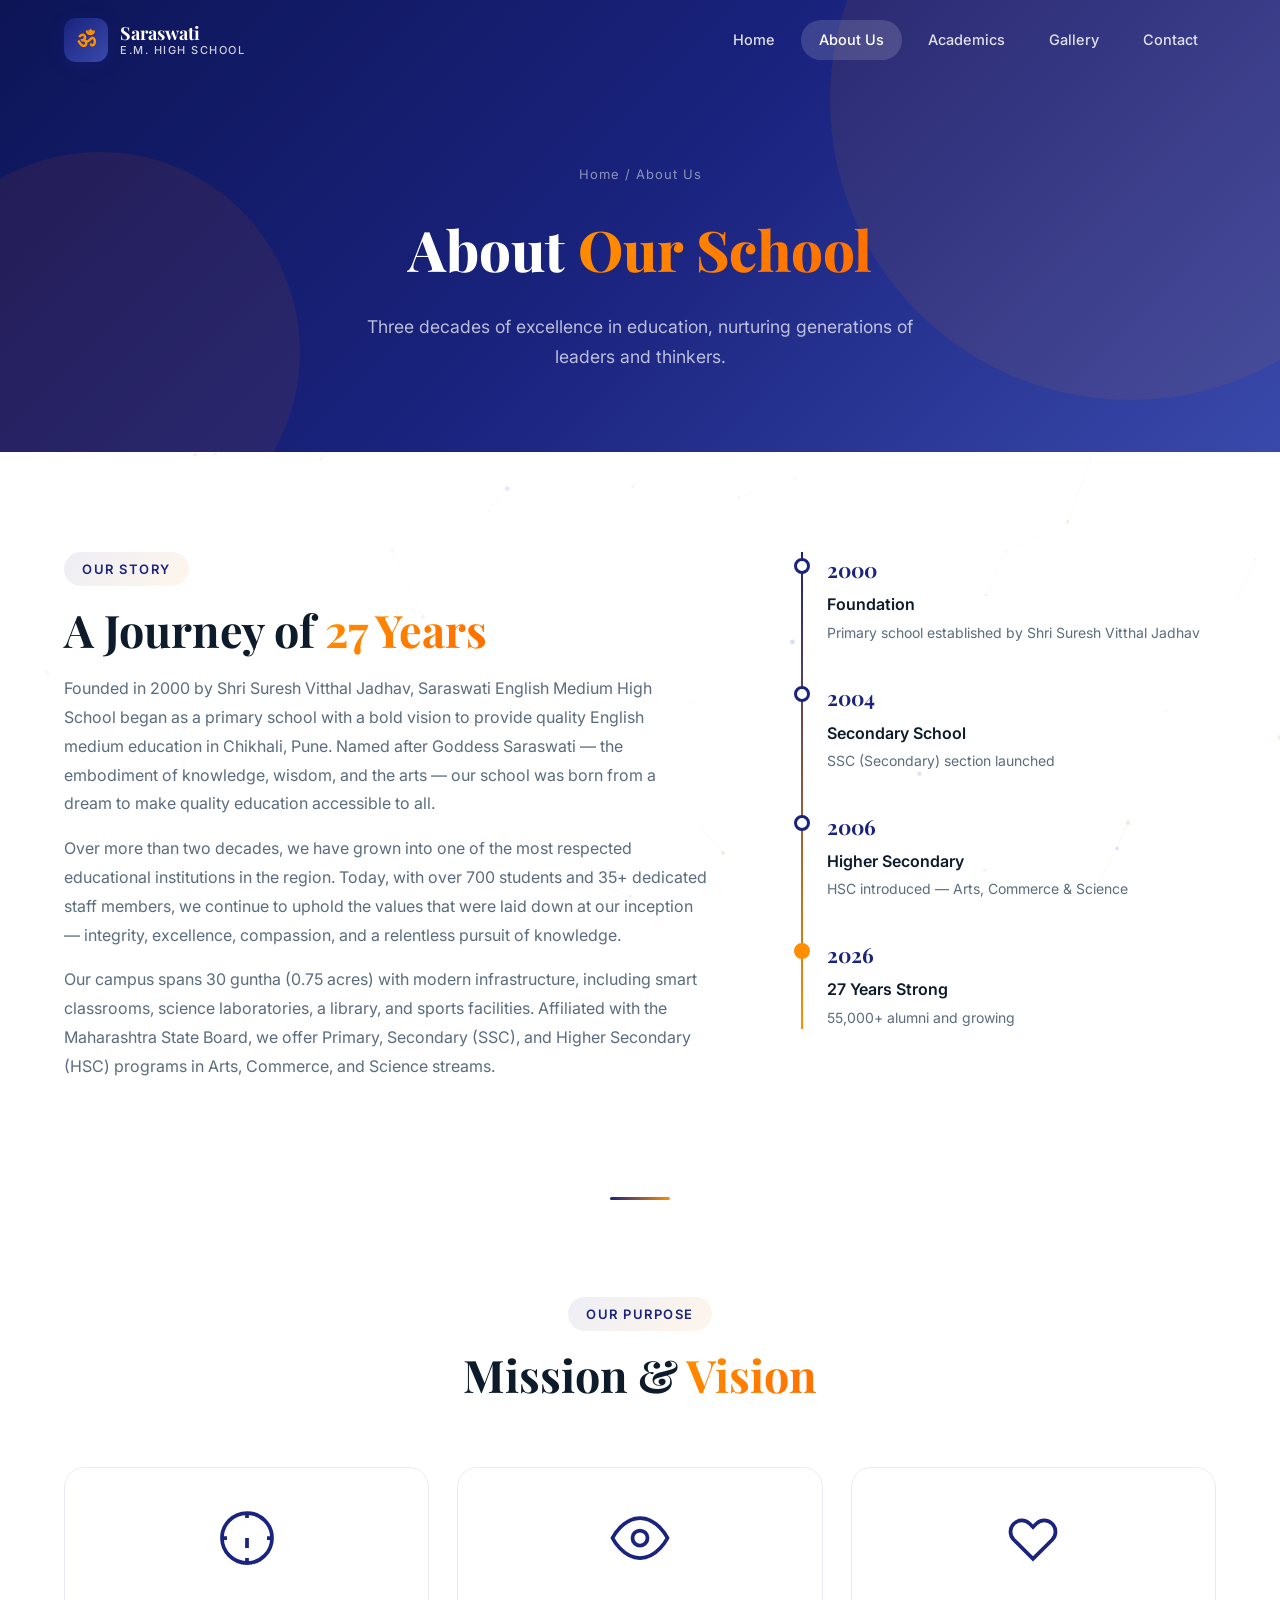
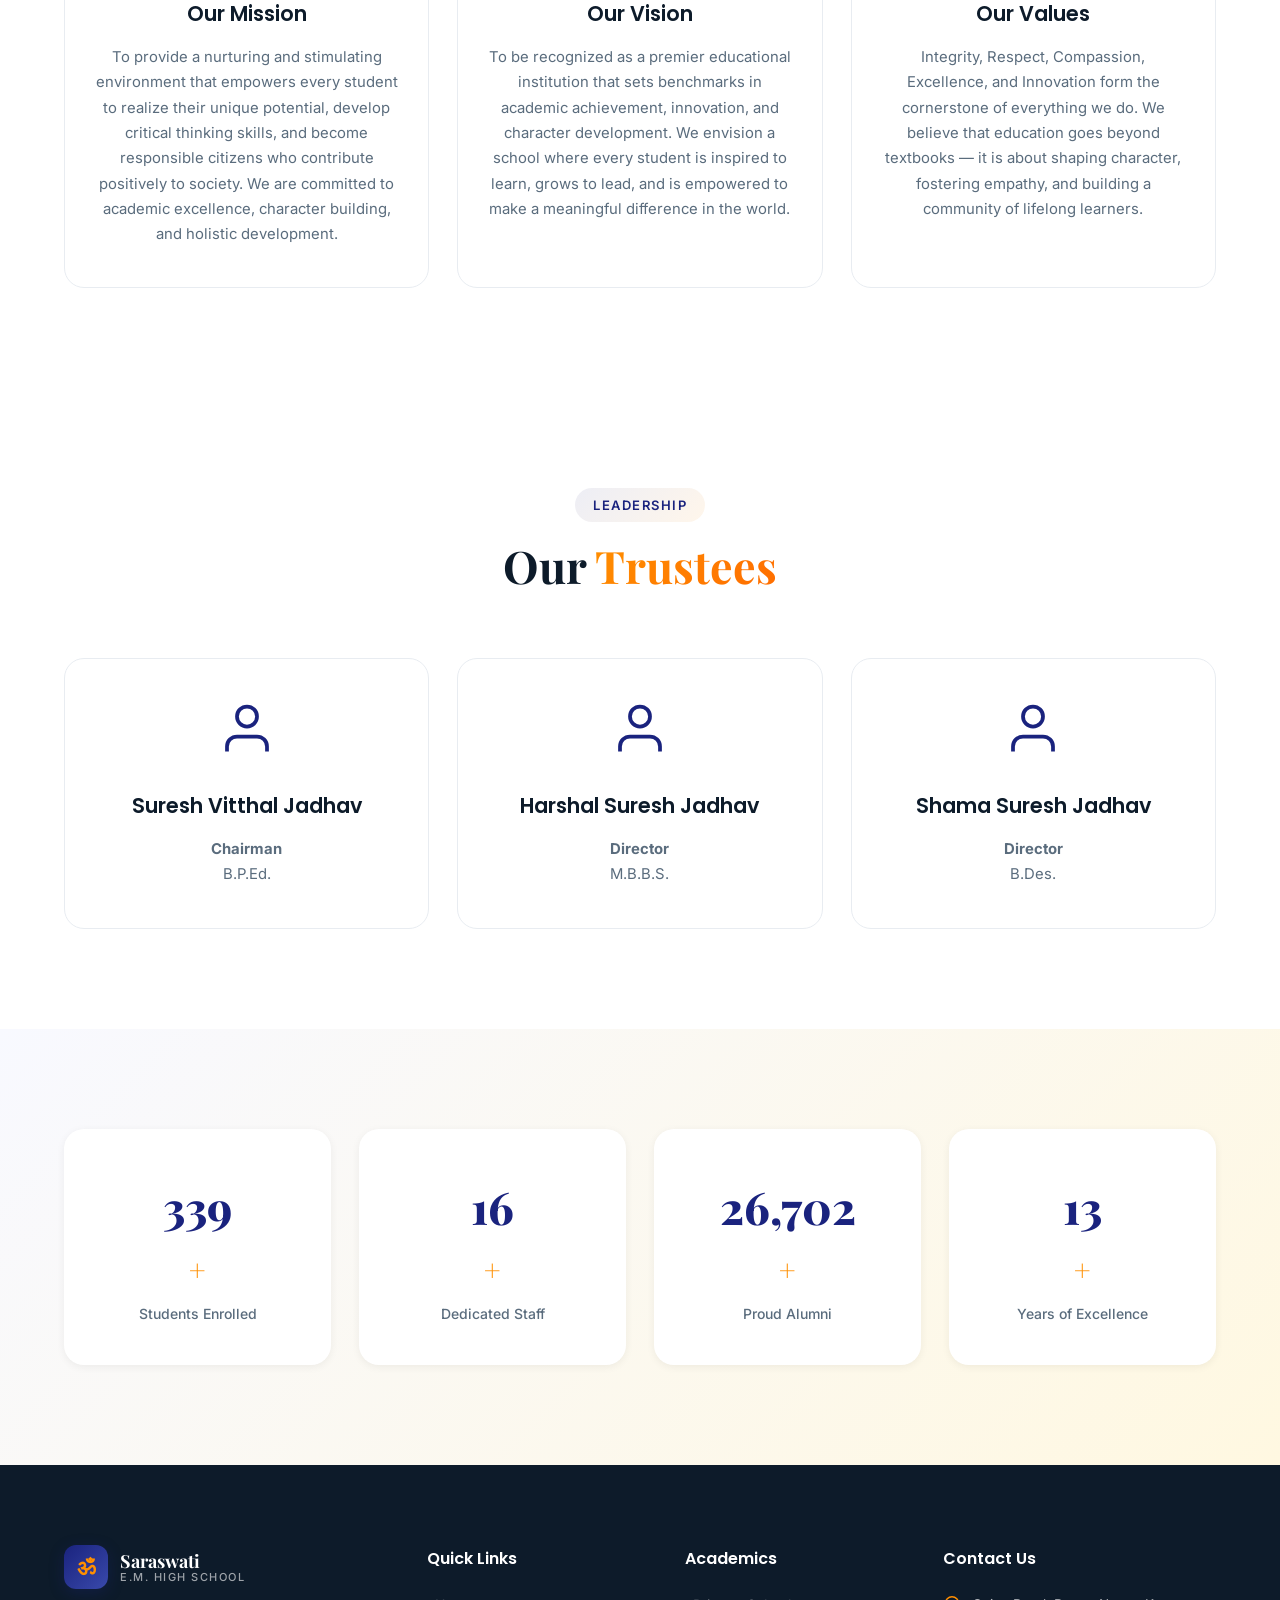
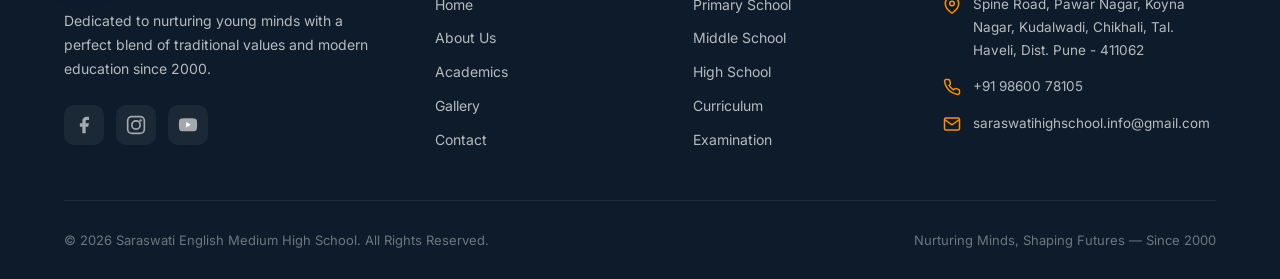
==== commit 39e5f97d: "draft 2" ====
--- a/about.html
+++ b/about.html
@@ -3,8 +3,8 @@
 <head>
     <meta charset="UTF-8">
     <meta name="viewport" content="width=device-width, initial-scale=1.0">
-    <title>About Us — Saraswati High School</title>
-    <meta name="description" content="Learn about Saraswati High School's rich history, mission, vision, and dedicated team of educators.">
+    <title>About Us — Saraswati English Medium High School</title>
+    <meta name="description" content="Learn about Saraswati English Medium High School's rich history, mission, vision, and dedicated team of educators in Chikhali, Pune.">
     <link rel="preconnect" href="https://fonts.googleapis.com">
     <link rel="preconnect" href="https://fonts.gstatic.com" crossorigin>
     <link href="https://fonts.googleapis.com/css2?family=Playfair+Display:wght@400;600;700;800&family=Inter:wght@300;400;500;600;700&family=Poppins:wght@300;400;500;600;700&display=swap" rel="stylesheet">
@@ -28,7 +28,7 @@
                 <div class="logo-icon"><span class="logo-om">ॐ</span></div>
                 <div class="logo-text">
                     <span class="logo-title">Saraswati</span>
-                    <span class="logo-subtitle">High School</span>
+                    <span class="logo-subtitle">E.M. High School</span>
                 </div>
             </a>
             <nav class="nav-menu" id="nav-menu">
@@ -67,60 +67,55 @@
             <div class="story-grid">
                 <div class="story-content">
                     <span class="section-tag reveal-left">Our Story</span>
-                    <h2 class="section-title reveal-left" style="--delay: 0.1s">A Journey of <span class="gradient-text">35 Years</span></h2>
+                    <h2 class="section-title reveal-left" style="--delay: 0.1s">A Journey of <span class="gradient-text">27 Years</span></h2>
                     <p class="story-text reveal-left" style="--delay: 0.2s">
-                        Founded in 1991 by visionary educationists, Saraswati High School began as a humble 
-                        institution with just 50 students and 5 teachers. Named after Goddess Saraswati — the 
-                        embodiment of knowledge, wisdom, and the arts — our school was born from a dream to 
-                        make quality education accessible to all.
+                        Founded in 2000 by Shri Suresh Vitthal Jadhav, Saraswati English Medium High School 
+                        began as a primary school with a bold vision to provide quality English medium education 
+                        in Chikhali, Pune. Named after Goddess Saraswati — the embodiment of knowledge, 
+                        wisdom, and the arts — our school was born from a dream to make quality education 
+                        accessible to all.
                     </p>
                     <p class="story-text reveal-left" style="--delay: 0.3s">
-                        Over the decades, we have grown into one of the most respected educational institutions 
-                        in the region. Today, with over 2,000 students and 120+ dedicated staff members, we continue 
-                        to uphold the values that were laid down at our inception — integrity, excellence, 
-                        compassion, and a relentless pursuit of knowledge.
+                        Over more than two decades, we have grown into one of the most respected educational 
+                        institutions in the region. Today, with over 700 students and 35+ dedicated staff 
+                        members, we continue to uphold the values that were laid down at our inception — 
+                        integrity, excellence, compassion, and a relentless pursuit of knowledge.
                     </p>
                     <p class="story-text reveal-left" style="--delay: 0.4s">
-                        Our campus has evolved from a single building to a sprawling 5-acre campus with modern 
-                        infrastructure, including smart classrooms, science laboratories, a library, sports 
-                        complex, and an auditorium that seats 500.
+                        Our campus spans 30 guntha (0.75 acres) with modern infrastructure, including 
+                        smart classrooms, science laboratories, a library, and sports facilities. Affiliated 
+                        with the Maharashtra State Board, we offer Primary, Secondary (SSC), and Higher 
+                        Secondary (HSC) programs in Arts, Commerce, and Science streams.
                     </p>
                 </div>
                 <div class="story-timeline reveal-right">
                     <div class="timeline">
                         <div class="timeline-item">
-                            <div class="timeline-year">1991</div>
+                            <div class="timeline-year">2000</div>
                             <div class="timeline-content">
                                 <h4>Foundation</h4>
-                                <p>School founded with 50 students</p>
+                                <p>Primary school established by Shri Suresh Vitthal Jadhav</p>
                             </div>
                         </div>
                         <div class="timeline-item">
-                            <div class="timeline-year">2000</div>
+                            <div class="timeline-year">2004</div>
                             <div class="timeline-content">
-                                <h4>New Campus</h4>
-                                <p>Moved to our 5-acre campus</p>
+                                <h4>Secondary School</h4>
+                                <p>SSC (Secondary) section launched</p>
                             </div>
                         </div>
                         <div class="timeline-item">
-                            <div class="timeline-year">2010</div>
+                            <div class="timeline-year">2006</div>
                             <div class="timeline-content">
-                                <h4>Digital Leap</h4>
-                                <p>Smart classrooms introduced</p>
-                            </div>
-                        </div>
-                        <div class="timeline-item">
-                            <div class="timeline-year">2020</div>
-                            <div class="timeline-content">
-                                <h4>Excellence Award</h4>
-                                <p>Best School in Region award</p>
+                                <h4>Higher Secondary</h4>
+                                <p>HSC introduced — Arts, Commerce & Science</p>
                             </div>
                         </div>
                         <div class="timeline-item">
                             <div class="timeline-year">2026</div>
                             <div class="timeline-content">
-                                <h4>35th Anniversary</h4>
-                                <p>Celebrating 35 years of excellence</p>
+                                <h4>27 Years Strong</h4>
+                                <p>55,000+ alumni and growing</p>
                             </div>
                         </div>
                     </div>
@@ -171,41 +166,43 @@
         </div>
     </section>
 
-    <!-- Principal's Message -->
+    <!-- Trustees Section -->
     <section class="section principal-section">
         <div class="container">
-            <div class="principal-grid">
-                <div class="principal-image reveal-left">
-                    <div class="principal-frame">
-                        <div class="principal-avatar">
-                            <svg width="120" height="120" viewBox="0 0 24 24" fill="none" stroke="var(--primary)" stroke-width="0.8">
-                                <path d="M20 21v-2a4 4 0 00-4-4H8a4 4 0 00-4 4v2"/>
-                                <circle cx="12" cy="7" r="4"/>
-                            </svg>
-                        </div>
-                        <div class="principal-name-plate">
-                            <h4>Dr. Sunita Deshpande</h4>
-                            <span>Principal</span>
-                        </div>
-                    </div>
-                </div>
-                <div class="principal-message">
-                    <span class="section-tag reveal-right">Principal's Message</span>
-                    <h2 class="section-title reveal-right" style="--delay: 0.1s">A Word From Our <span class="gradient-text">Principal</span></h2>
-                    <blockquote class="principal-quote reveal-right" style="--delay: 0.2s">
-                        "Education is not merely about filling minds with information; it is about igniting 
-                        the flame of curiosity, nurturing the seeds of compassion, and building the bridges 
-                        of understanding that connect young hearts to the world."
-                    </blockquote>
-                    <p class="reveal-right" style="--delay: 0.3s">
-                        At Saraswati High School, every day is an opportunity to learn something new — 
-                        not just from books, but from each other, from nature, and from the rich tapestry 
-                        of experiences that school life offers. I invite you to be part of our wonderful 
-                        journey of learning, growth, and discovery.
-                    </p>
-                    <p class="reveal-right" style="--delay: 0.4s">
-                        — Dr. Sunita Deshpande, M.Ed., Ph.D.
-                    </p>
+            <div class="section-header">
+                <span class="section-tag reveal-up">Leadership</span>
+                <h2 class="section-title reveal-up">Our <span class="gradient-text">Trustees</span></h2>
+            </div>
+            <div class="mv-grid">
+                <div class="mv-card reveal-up" style="--delay: 0.1s">
+                    <div class="mv-icon">
+                        <svg width="60" height="60" viewBox="0 0 24 24" fill="none" stroke="currentColor" stroke-width="1.5">
+                            <path d="M20 21v-2a4 4 0 00-4-4H8a4 4 0 00-4 4v2"/>
+                            <circle cx="12" cy="7" r="4"/>
+                        </svg>
+                    </div>
+                    <h3>Suresh Vitthal Jadhav</h3>
+                    <p><strong>Chairman</strong><br>B.P.Ed.</p>
+                </div>
+                <div class="mv-card reveal-up" style="--delay: 0.3s">
+                    <div class="mv-icon">
+                        <svg width="60" height="60" viewBox="0 0 24 24" fill="none" stroke="currentColor" stroke-width="1.5">
+                            <path d="M20 21v-2a4 4 0 00-4-4H8a4 4 0 00-4 4v2"/>
+                            <circle cx="12" cy="7" r="4"/>
+                        </svg>
+                    </div>
+                    <h3>Harshal Suresh Jadhav</h3>
+                    <p><strong>Director</strong><br>M.B.B.S.</p>
+                </div>
+                <div class="mv-card reveal-up" style="--delay: 0.5s">
+                    <div class="mv-icon">
+                        <svg width="60" height="60" viewBox="0 0 24 24" fill="none" stroke="currentColor" stroke-width="1.5">
+                            <path d="M20 21v-2a4 4 0 00-4-4H8a4 4 0 00-4 4v2"/>
+                            <circle cx="12" cy="7" r="4"/>
+                        </svg>
+                    </div>
+                    <h3>Shama Suresh Jadhav</h3>
+                    <p><strong>Director</strong><br>B.Des.</p>
                 </div>
             </div>
         </div>
@@ -216,24 +213,24 @@
         <div class="container">
             <div class="stats-grid">
                 <div class="stats-card reveal-up" style="--delay: 0.1s">
-                    <div class="stats-number" data-target="2000">0</div>
+                    <div class="stats-number" data-target="700">0</div>
                     <div class="stats-suffix">+</div>
                     <div class="stats-label">Students Enrolled</div>
                 </div>
                 <div class="stats-card reveal-up" style="--delay: 0.2s">
-                    <div class="stats-number" data-target="120">0</div>
+                    <div class="stats-number" data-target="35">0</div>
                     <div class="stats-suffix">+</div>
                     <div class="stats-label">Dedicated Staff</div>
                 </div>
                 <div class="stats-card reveal-up" style="--delay: 0.3s">
-                    <div class="stats-number" data-target="5000">0</div>
+                    <div class="stats-number" data-target="55000">0</div>
                     <div class="stats-suffix">+</div>
                     <div class="stats-label">Proud Alumni</div>
                 </div>
                 <div class="stats-card reveal-up" style="--delay: 0.4s">
-                    <div class="stats-number" data-target="50">0</div>
+                    <div class="stats-number" data-target="27">0</div>
                     <div class="stats-suffix">+</div>
-                    <div class="stats-label">Awards Won</div>
+                    <div class="stats-label">Years of Excellence</div>
                 </div>
             </div>
         </div>
@@ -248,10 +245,10 @@
                         <div class="logo-icon"><span class="logo-om">ॐ</span></div>
                         <div class="logo-text">
                             <span class="logo-title">Saraswati</span>
-                            <span class="logo-subtitle">High School</span>
+                            <span class="logo-subtitle">E.M. High School</span>
                         </div>
                     </a>
-                    <p class="footer-about">Dedicated to nurturing young minds with a perfect blend of traditional values and modern education since 1991.</p>
+                    <p class="footer-about">Dedicated to nurturing young minds with a perfect blend of traditional values and modern education since 2000.</p>
                     <div class="footer-social">
                         <a href="#" class="social-link" aria-label="Facebook"><svg width="20" height="20" viewBox="0 0 24 24" fill="currentColor"><path d="M18 2h-3a5 5 0 00-5 5v3H7v4h3v8h4v-8h3l1-4h-4V7a1 1 0 011-1h3z"/></svg></a>
                         <a href="#" class="social-link" aria-label="Instagram"><svg width="20" height="20" viewBox="0 0 24 24" fill="none" stroke="currentColor" stroke-width="2"><rect x="2" y="2" width="20" height="20" rx="5"/><circle cx="12" cy="12" r="5"/><circle cx="17.5" cy="6.5" r="1.5" fill="currentColor" stroke="none"/></svg></a>
@@ -282,21 +279,21 @@
                     <h4>Contact Us</h4>
                     <div class="contact-item">
                         <svg width="18" height="18" viewBox="0 0 24 24" fill="none" stroke="currentColor" stroke-width="2"><path d="M21 10c0 7-9 13-9 13s-9-6-9-13a9 9 0 0118 0z"/><circle cx="12" cy="10" r="3"/></svg>
-                        <span>123 Education Lane, Knowledge City, India — 400001</span>
+                        <span>Spine Road, Pawar Nagar, Koyna Nagar, Kudalwadi, Chikhali, Tal. Haveli, Dist. Pune - 411062</span>
                     </div>
                     <div class="contact-item">
                         <svg width="18" height="18" viewBox="0 0 24 24" fill="none" stroke="currentColor" stroke-width="2"><path d="M22 16.92v3a2 2 0 01-2.18 2 19.79 19.79 0 01-8.63-3.07 19.5 19.5 0 01-6-6 19.79 19.79 0 01-3.07-8.67A2 2 0 014.11 2h3a2 2 0 012 1.72 12.84 12.84 0 00.7 2.81 2 2 0 01-.45 2.11L8.09 9.91a16 16 0 006 6l1.27-1.27a2 2 0 012.11-.45 12.84 12.84 0 002.81.7A2 2 0 0122 16.92z"/></svg>
-                        <span>+91 98765 43210</span>
+                        <span>+91 98600 78105</span>
                     </div>
                     <div class="contact-item">
                         <svg width="18" height="18" viewBox="0 0 24 24" fill="none" stroke="currentColor" stroke-width="2"><path d="M4 4h16c1.1 0 2 .9 2 2v12c0 1.1-.9 2-2 2H4c-1.1 0-2-.9-2-2V6c0-1.1.9-2 2-2z"/><polyline points="22,6 12,13 2,6"/></svg>
-                        <span>info@saraswatischool.edu</span>
+                        <span>saraswatihighschool.info@gmail.com</span>
                     </div>
                 </div>
             </div>
             <div class="footer-bottom">
-                <p>&copy; 2026 Saraswati High School. All Rights Reserved.</p>
-                <p>Nurturing Minds, Shaping Futures — Since 1991</p>
+                <p>&copy; 2026 Saraswati English Medium High School. All Rights Reserved.</p>
+                <p>Nurturing Minds, Shaping Futures — Since 2000</p>
             </div>
         </div>
     </footer>
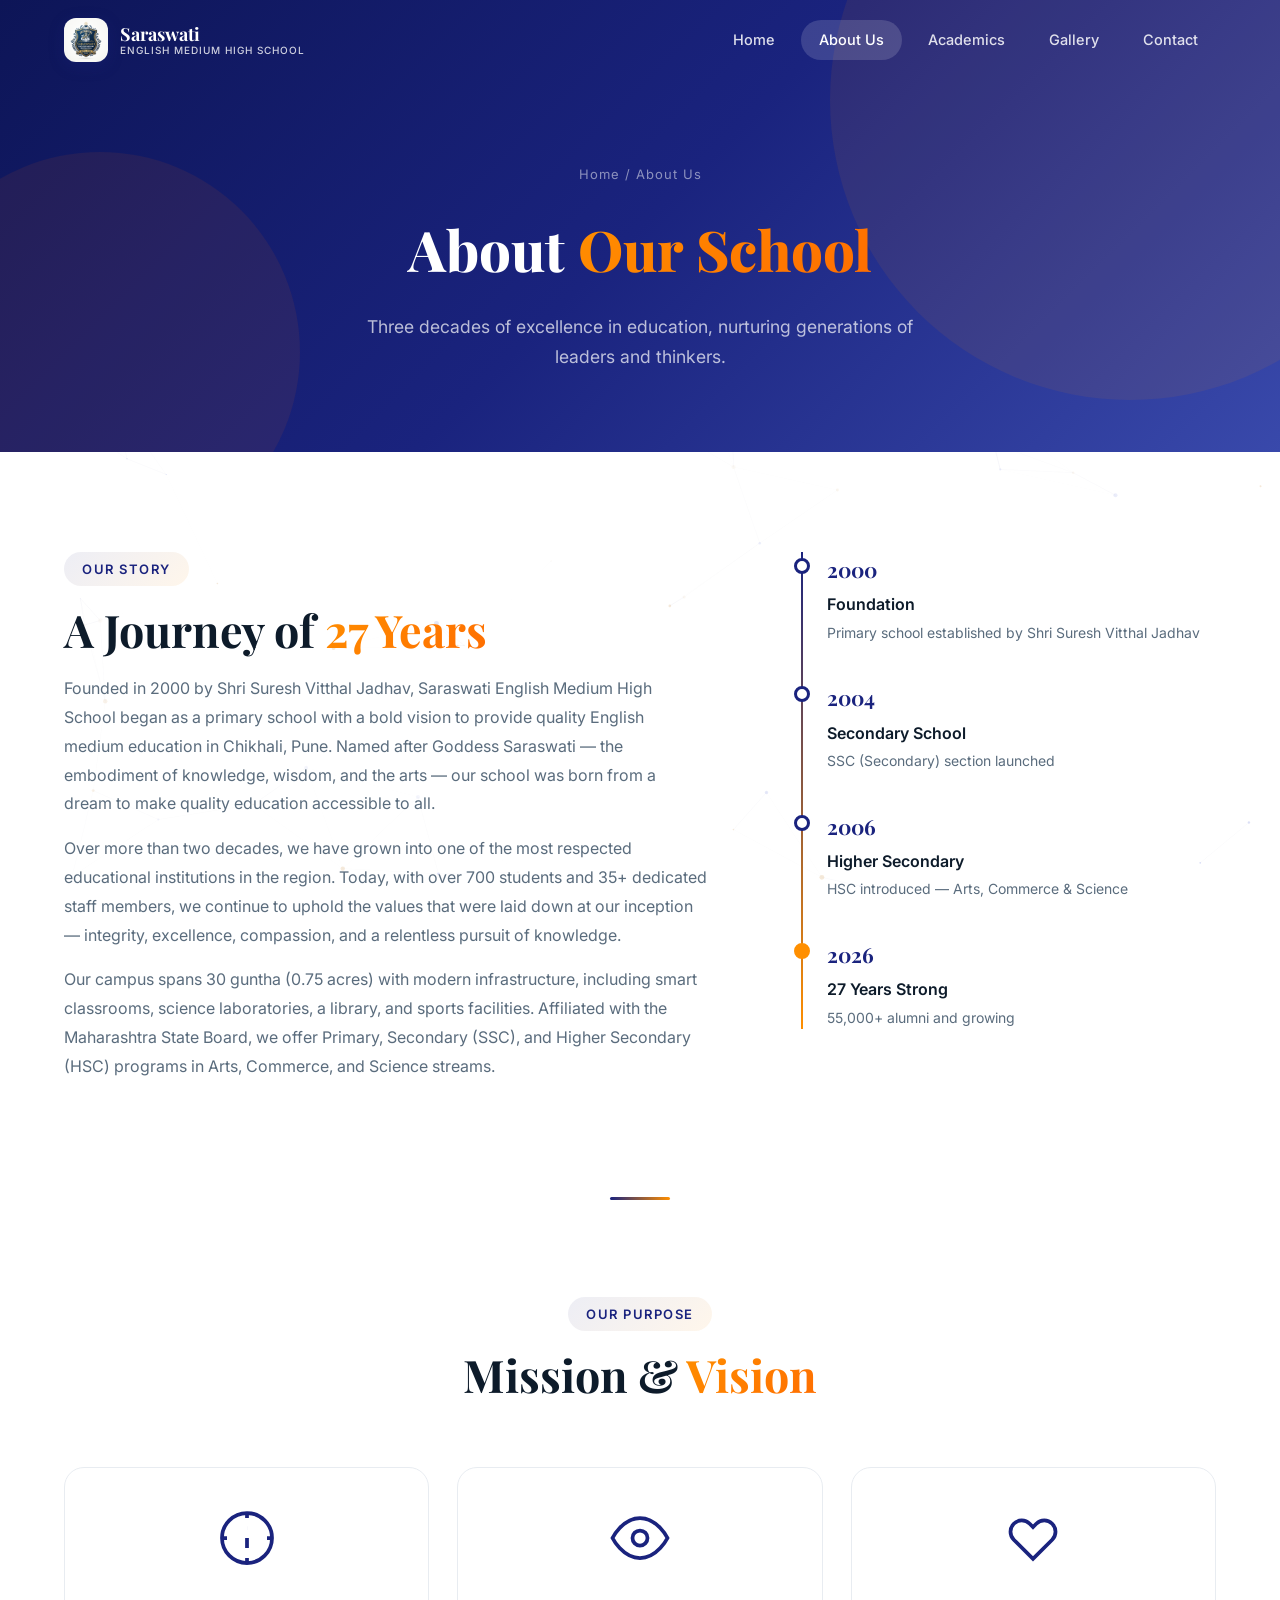
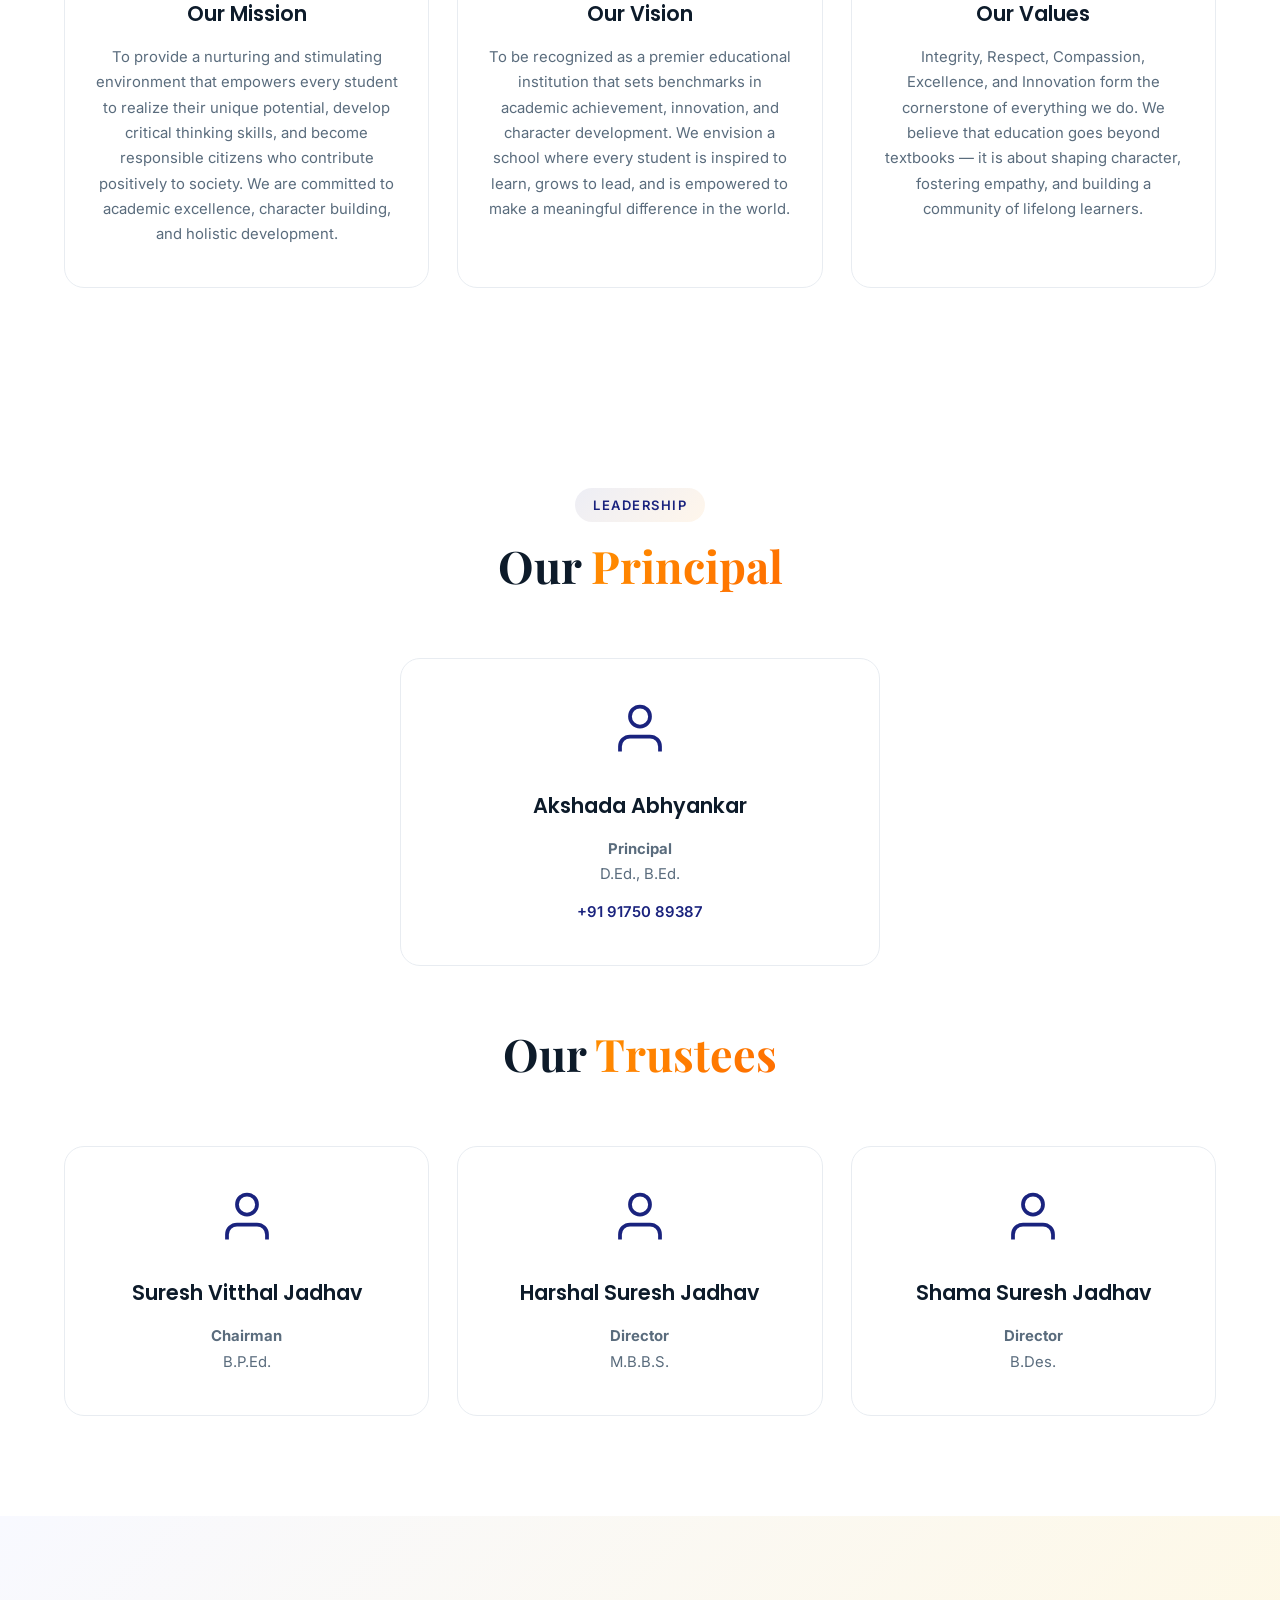
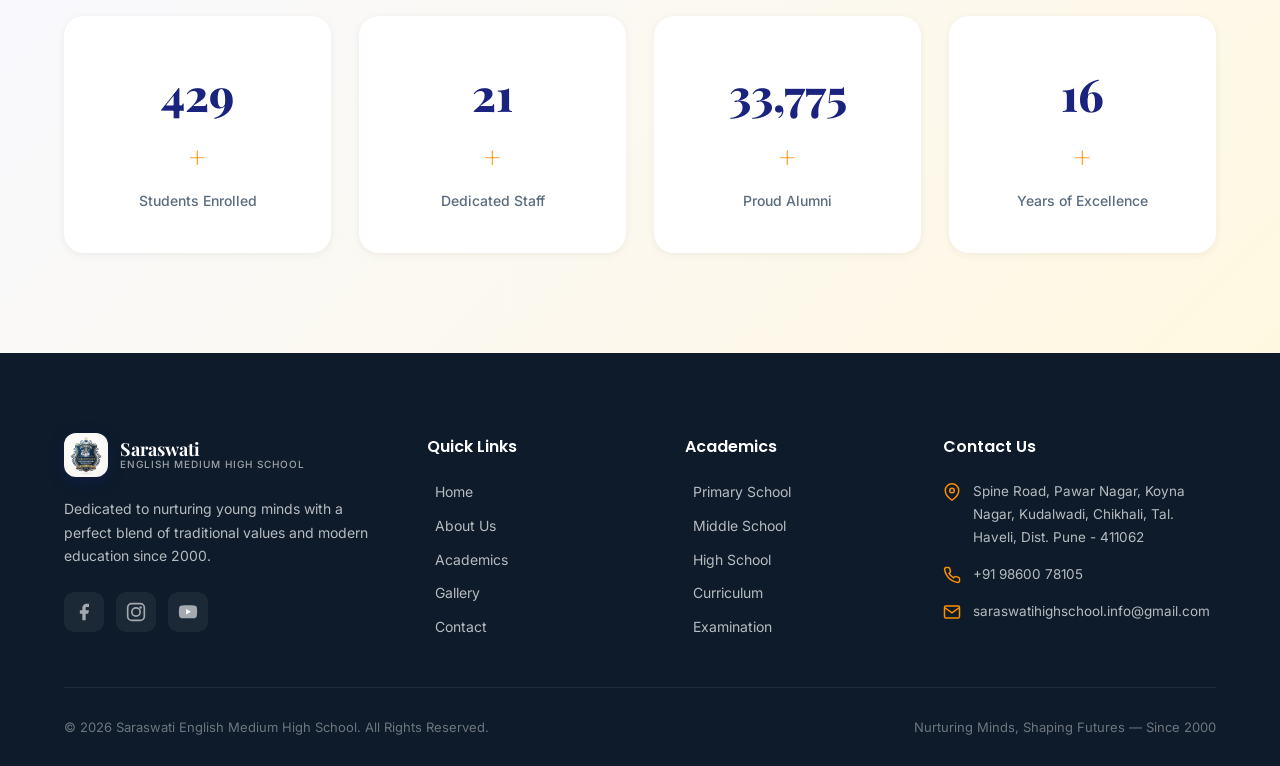
==== commit bbe06541: "Expand school name in headers, update pass rate to 100%, add principal info" ====
--- a/about.html
+++ b/about.html
@@ -28,7 +28,7 @@
                 <div class="logo-icon"><span class="logo-om">ॐ</span></div>
                 <div class="logo-text">
                     <span class="logo-title">Saraswati</span>
-                    <span class="logo-subtitle">E.M. High School</span>
+                    <span class="logo-subtitle">English Medium High School</span>
                 </div>
             </a>
             <nav class="nav-menu" id="nav-menu">
@@ -171,6 +171,27 @@
         <div class="container">
             <div class="section-header">
                 <span class="section-tag reveal-up">Leadership</span>
+                <h2 class="section-title reveal-up">Our <span class="gradient-text">Principal</span></h2>
+            </div>
+            <div class="mv-grid" style="grid-template-columns: minmax(280px, 480px); justify-content: center;">
+                <div class="mv-card reveal-up" style="--delay: 0.1s">
+                    <div class="mv-icon">
+                        <svg width="60" height="60" viewBox="0 0 24 24" fill="none" stroke="currentColor" stroke-width="1.5">
+                            <path d="M20 21v-2a4 4 0 00-4-4H8a4 4 0 00-4 4v2"/>
+                            <circle cx="12" cy="7" r="4"/>
+                        </svg>
+                    </div>
+                    <h3>Akshada Abhyankar</h3>
+                    <p><strong>Principal</strong><br>D.Ed., B.Ed.</p>
+                    <p style="margin-top: 12px;">
+                        <a href="tel:+919175089387" style="color: var(--primary); font-weight: 600; text-decoration: none;">
+                            +91 91750 89387
+                        </a>
+                    </p>
+                </div>
+            </div>
+
+            <div class="section-header" style="margin-top: 60px;">
                 <h2 class="section-title reveal-up">Our <span class="gradient-text">Trustees</span></h2>
             </div>
             <div class="mv-grid">
@@ -245,7 +266,7 @@
                         <div class="logo-icon"><span class="logo-om">ॐ</span></div>
                         <div class="logo-text">
                             <span class="logo-title">Saraswati</span>
-                            <span class="logo-subtitle">E.M. High School</span>
+                            <span class="logo-subtitle">English Medium High School</span>
                         </div>
                     </a>
                     <p class="footer-about">Dedicated to nurturing young minds with a perfect blend of traditional values and modern education since 2000.</p>
--- a/css/style.css
+++ b/css/style.css
@@ -224,12 +224,13 @@
     width: 44px;
     height: 44px;
     border-radius: 12px;
-    background: linear-gradient(135deg, var(--primary), var(--primary-light));
+    background: #fff url('../img/SEMlogo.jpeg.png') center/cover no-repeat;
     display: flex;
     align-items: center;
     justify-content: center;
     box-shadow: 0 4px 15px rgba(var(--primary-rgb), 0.3);
     transition: transform var(--transition);
+    overflow: hidden;
 }
 
 .logo-icon:hover {
@@ -237,9 +238,7 @@
 }
 
 .logo-om {
-    color: var(--gold);
-    font-size: 22px;
-    font-weight: bold;
+    display: none;
 }
 
 .logo-text {
@@ -257,12 +256,13 @@
 }
 
 .logo-subtitle {
-    font-size: 11px;
+    font-size: 10px;
     font-weight: 500;
     color: rgba(255,255,255,0.8);
-    letter-spacing: 1.5px;
+    letter-spacing: 1px;
     text-transform: uppercase;
     transition: color var(--transition);
+    white-space: nowrap;
 }
 
 .navbar.scrolled .logo-subtitle {
@@ -1681,6 +1681,20 @@
     transition: all var(--transition);
 }
 
+.gallery-item img {
+    width: 100%;
+    height: 100%;
+    object-fit: cover;
+    display: block;
+    transition: transform 0.6s cubic-bezier(0.22, 1, 0.36, 1), filter 0.4s ease;
+    filter: saturate(0.95);
+}
+
+.gallery-item:hover img {
+    transform: scale(1.08);
+    filter: saturate(1.1);
+}
+
 .gallery-placeholder span {
     font-size: 13px;
     font-weight: 600;
@@ -1759,6 +1773,14 @@
     max-height: 80%;
     transform: scale(0.9);
     transition: transform var(--transition);
+}
+
+.lightbox-content img {
+    max-width: 100%;
+    max-height: 80vh;
+    display: block;
+    border-radius: var(--radius-md);
+    box-shadow: 0 25px 60px rgba(0,0,0,0.5);
 }
 
 .lightbox.active .lightbox-content {
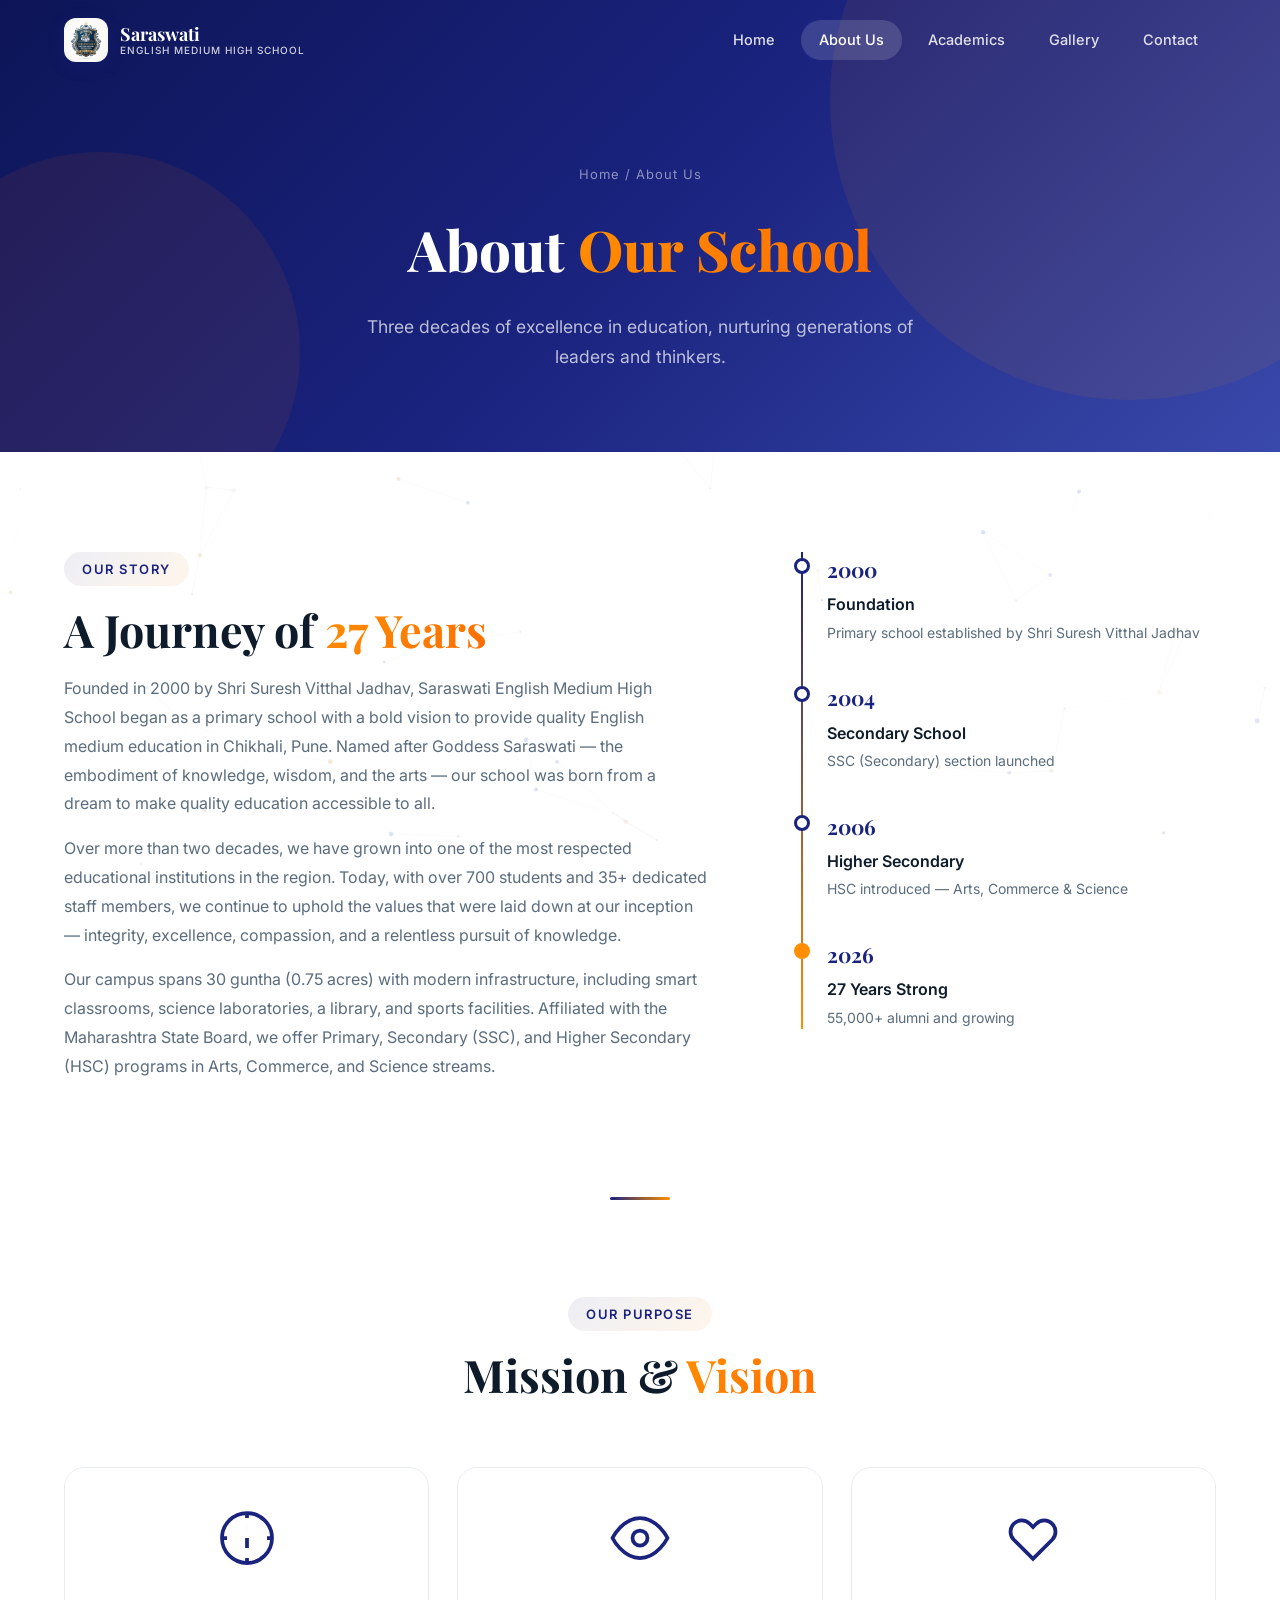
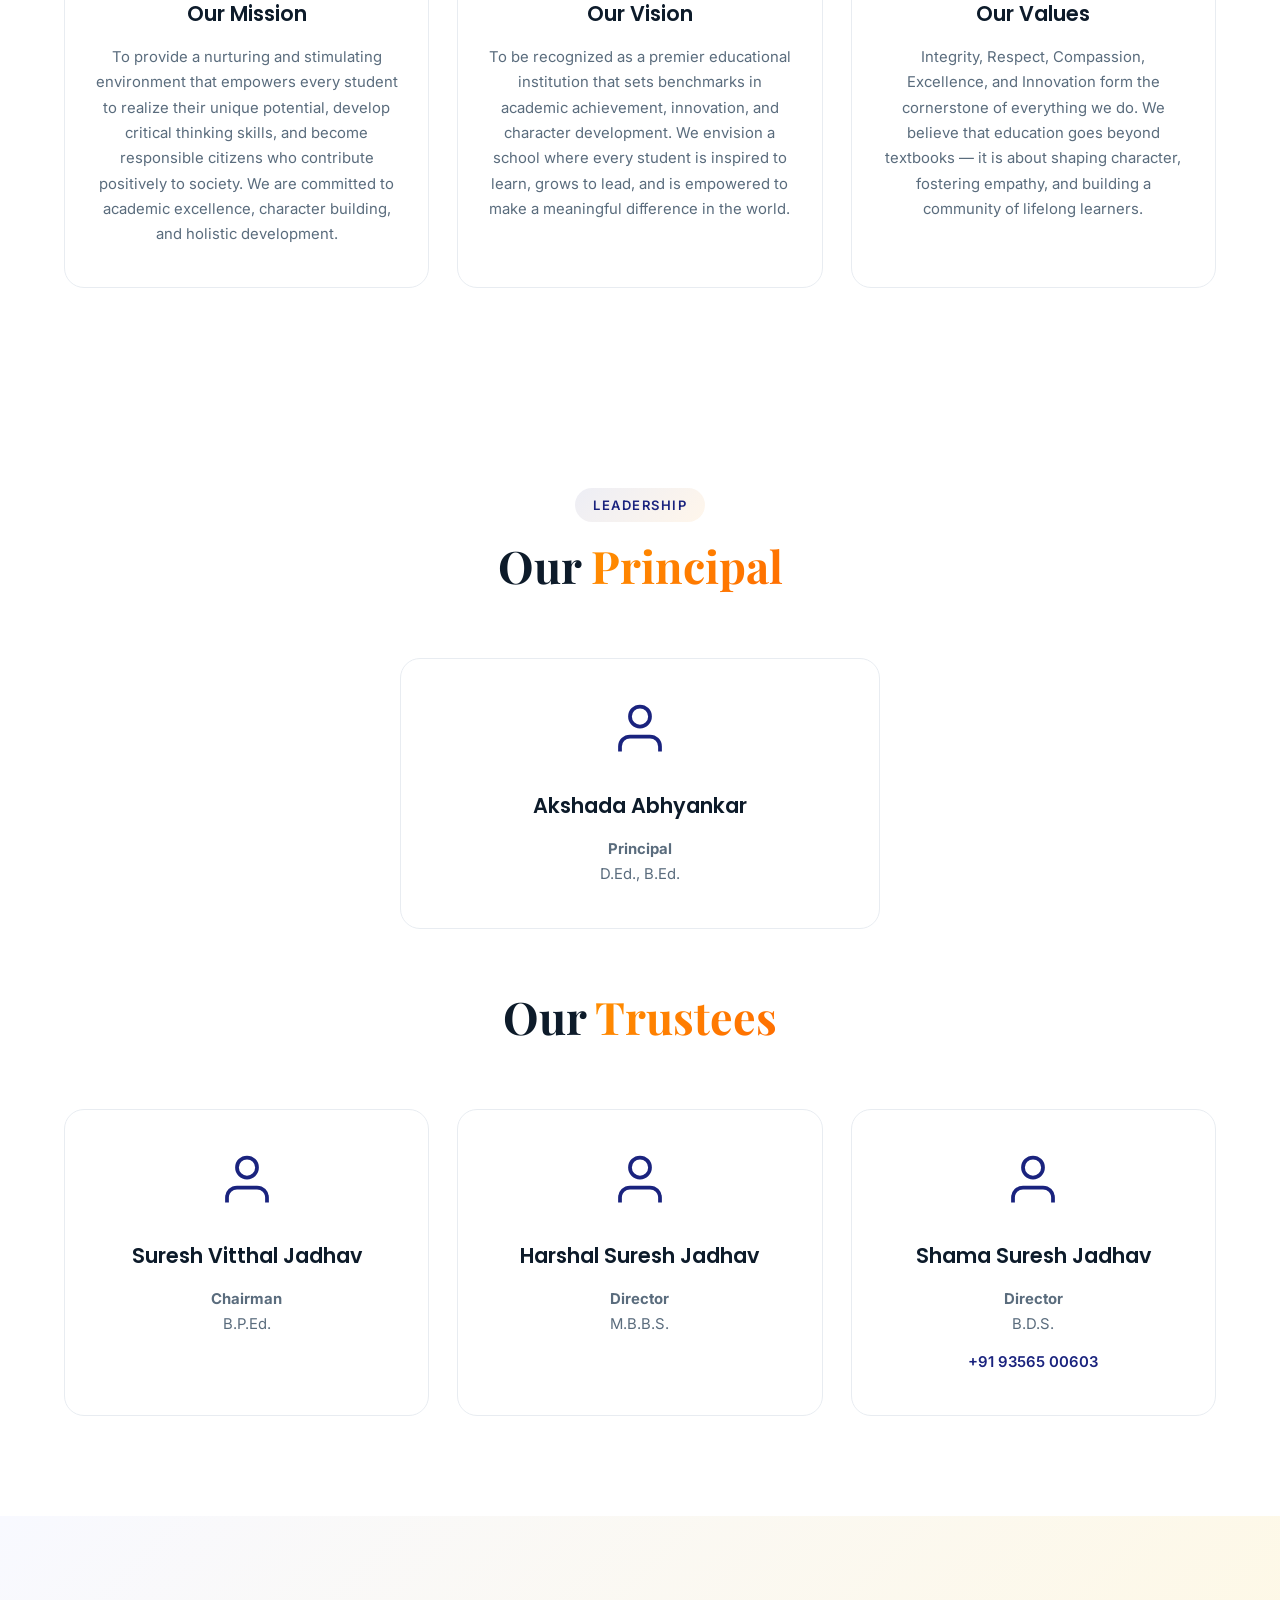
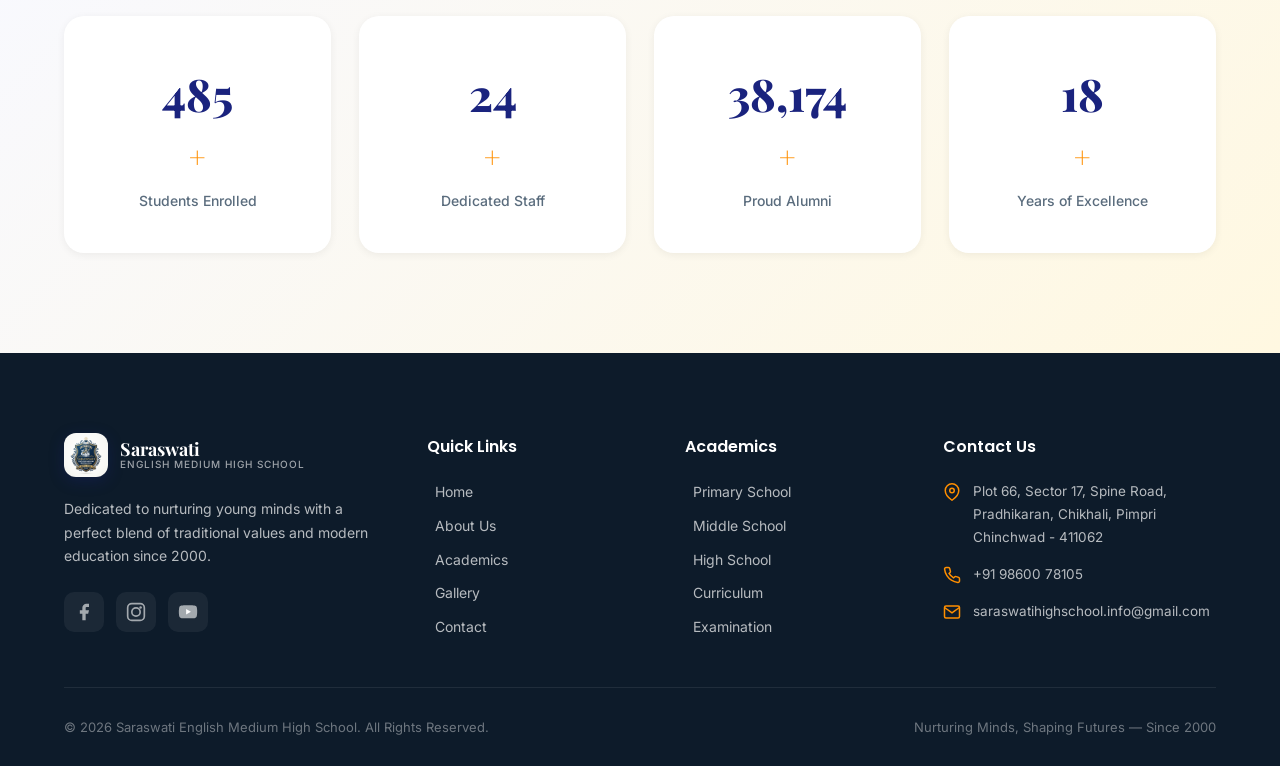
==== commit 70748aa1: "Update address, director designation, and contact info - Update Shama Suresh Jadhav's designation fr" ====
--- a/about.html
+++ b/about.html
@@ -183,47 +183,47 @@
                     </div>
                     <h3>Akshada Abhyankar</h3>
                     <p><strong>Principal</strong><br>D.Ed., B.Ed.</p>
+                </div>
+            </div>
+
+            <div class="section-header" style="margin-top: 60px;">
+                <h2 class="section-title reveal-up">Our <span class="gradient-text">Trustees</span></h2>
+            </div>
+            <div class="mv-grid">
+                <div class="mv-card reveal-up" style="--delay: 0.1s">
+                    <div class="mv-icon">
+                        <svg width="60" height="60" viewBox="0 0 24 24" fill="none" stroke="currentColor" stroke-width="1.5">
+                            <path d="M20 21v-2a4 4 0 00-4-4H8a4 4 0 00-4 4v2"/>
+                            <circle cx="12" cy="7" r="4"/>
+                        </svg>
+                    </div>
+                    <h3>Suresh Vitthal Jadhav</h3>
+                    <p><strong>Chairman</strong><br>B.P.Ed.</p>
+                </div>
+                <div class="mv-card reveal-up" style="--delay: 0.3s">
+                    <div class="mv-icon">
+                        <svg width="60" height="60" viewBox="0 0 24 24" fill="none" stroke="currentColor" stroke-width="1.5">
+                            <path d="M20 21v-2a4 4 0 00-4-4H8a4 4 0 00-4 4v2"/>
+                            <circle cx="12" cy="7" r="4"/>
+                        </svg>
+                    </div>
+                    <h3>Harshal Suresh Jadhav</h3>
+                    <p><strong>Director</strong><br>M.B.B.S.</p>
+                </div>
+                <div class="mv-card reveal-up" style="--delay: 0.5s">
+                    <div class="mv-icon">
+                        <svg width="60" height="60" viewBox="0 0 24 24" fill="none" stroke="currentColor" stroke-width="1.5">
+                            <path d="M20 21v-2a4 4 0 00-4-4H8a4 4 0 00-4 4v2"/>
+                            <circle cx="12" cy="7" r="4"/>
+                        </svg>
+                    </div>
+                    <h3>Shama Suresh Jadhav</h3>
+                    <p><strong>Director</strong><br>B.D.S.</p>
                     <p style="margin-top: 12px;">
-                        <a href="tel:+919175089387" style="color: var(--primary); font-weight: 600; text-decoration: none;">
-                            +91 91750 89387
+                        <a href="tel:+919356500603" style="color: var(--primary); font-weight: 600; text-decoration: none;">
+                            +91 93565 00603
                         </a>
                     </p>
-                </div>
-            </div>
-
-            <div class="section-header" style="margin-top: 60px;">
-                <h2 class="section-title reveal-up">Our <span class="gradient-text">Trustees</span></h2>
-            </div>
-            <div class="mv-grid">
-                <div class="mv-card reveal-up" style="--delay: 0.1s">
-                    <div class="mv-icon">
-                        <svg width="60" height="60" viewBox="0 0 24 24" fill="none" stroke="currentColor" stroke-width="1.5">
-                            <path d="M20 21v-2a4 4 0 00-4-4H8a4 4 0 00-4 4v2"/>
-                            <circle cx="12" cy="7" r="4"/>
-                        </svg>
-                    </div>
-                    <h3>Suresh Vitthal Jadhav</h3>
-                    <p><strong>Chairman</strong><br>B.P.Ed.</p>
-                </div>
-                <div class="mv-card reveal-up" style="--delay: 0.3s">
-                    <div class="mv-icon">
-                        <svg width="60" height="60" viewBox="0 0 24 24" fill="none" stroke="currentColor" stroke-width="1.5">
-                            <path d="M20 21v-2a4 4 0 00-4-4H8a4 4 0 00-4 4v2"/>
-                            <circle cx="12" cy="7" r="4"/>
-                        </svg>
-                    </div>
-                    <h3>Harshal Suresh Jadhav</h3>
-                    <p><strong>Director</strong><br>M.B.B.S.</p>
-                </div>
-                <div class="mv-card reveal-up" style="--delay: 0.5s">
-                    <div class="mv-icon">
-                        <svg width="60" height="60" viewBox="0 0 24 24" fill="none" stroke="currentColor" stroke-width="1.5">
-                            <path d="M20 21v-2a4 4 0 00-4-4H8a4 4 0 00-4 4v2"/>
-                            <circle cx="12" cy="7" r="4"/>
-                        </svg>
-                    </div>
-                    <h3>Shama Suresh Jadhav</h3>
-                    <p><strong>Director</strong><br>B.Des.</p>
                 </div>
             </div>
         </div>
@@ -300,7 +300,7 @@
                     <h4>Contact Us</h4>
                     <div class="contact-item">
                         <svg width="18" height="18" viewBox="0 0 24 24" fill="none" stroke="currentColor" stroke-width="2"><path d="M21 10c0 7-9 13-9 13s-9-6-9-13a9 9 0 0118 0z"/><circle cx="12" cy="10" r="3"/></svg>
-                        <span>Spine Road, Pawar Nagar, Koyna Nagar, Kudalwadi, Chikhali, Tal. Haveli, Dist. Pune - 411062</span>
+                        <span>Plot 66, Sector 17, Spine Road, Pradhikaran, Chikhali, Pimpri Chinchwad - 411062</span>
                     </div>
                     <div class="contact-item">
                         <svg width="18" height="18" viewBox="0 0 24 24" fill="none" stroke="currentColor" stroke-width="2"><path d="M22 16.92v3a2 2 0 01-2.18 2 19.79 19.79 0 01-8.63-3.07 19.5 19.5 0 01-6-6 19.79 19.79 0 01-3.07-8.67A2 2 0 014.11 2h3a2 2 0 012 1.72 12.84 12.84 0 00.7 2.81 2 2 0 01-.45 2.11L8.09 9.91a16 16 0 006 6l1.27-1.27a2 2 0 012.11-.45 12.84 12.84 0 002.81.7A2 2 0 0122 16.92z"/></svg>
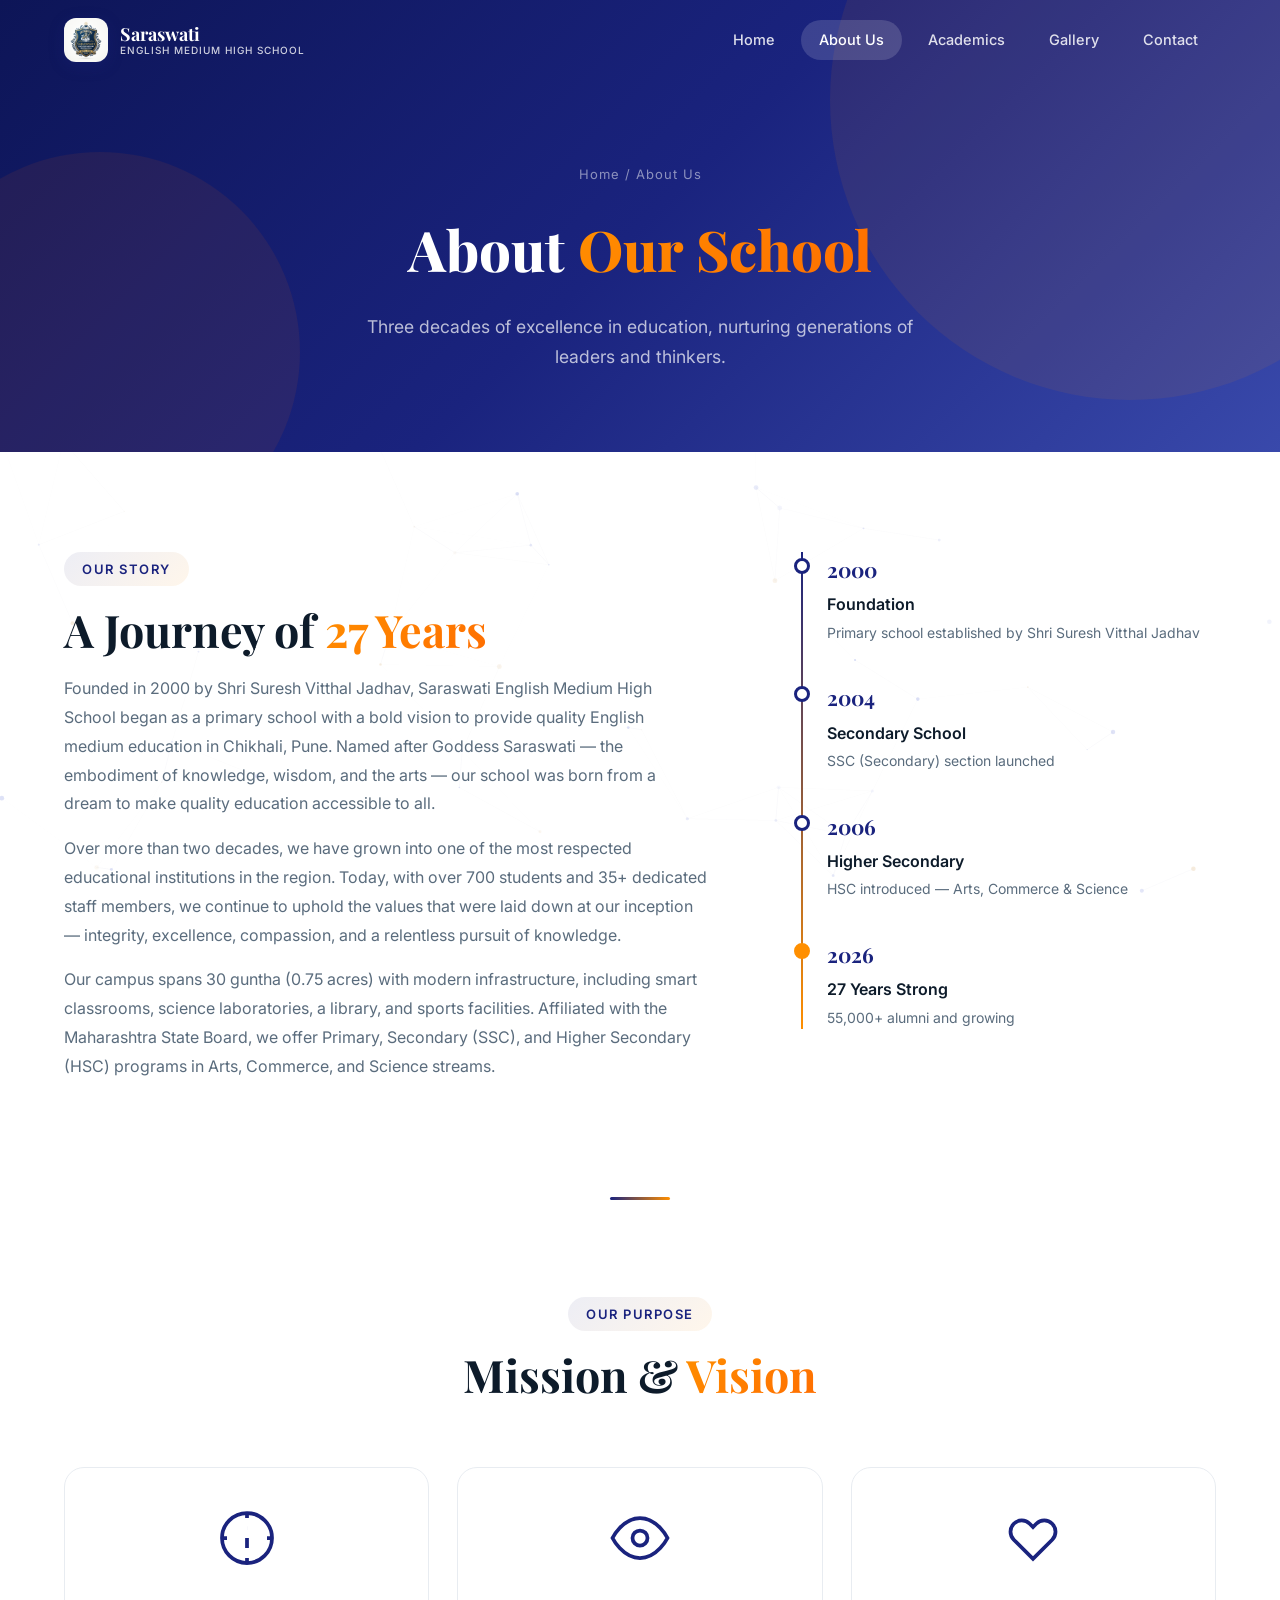
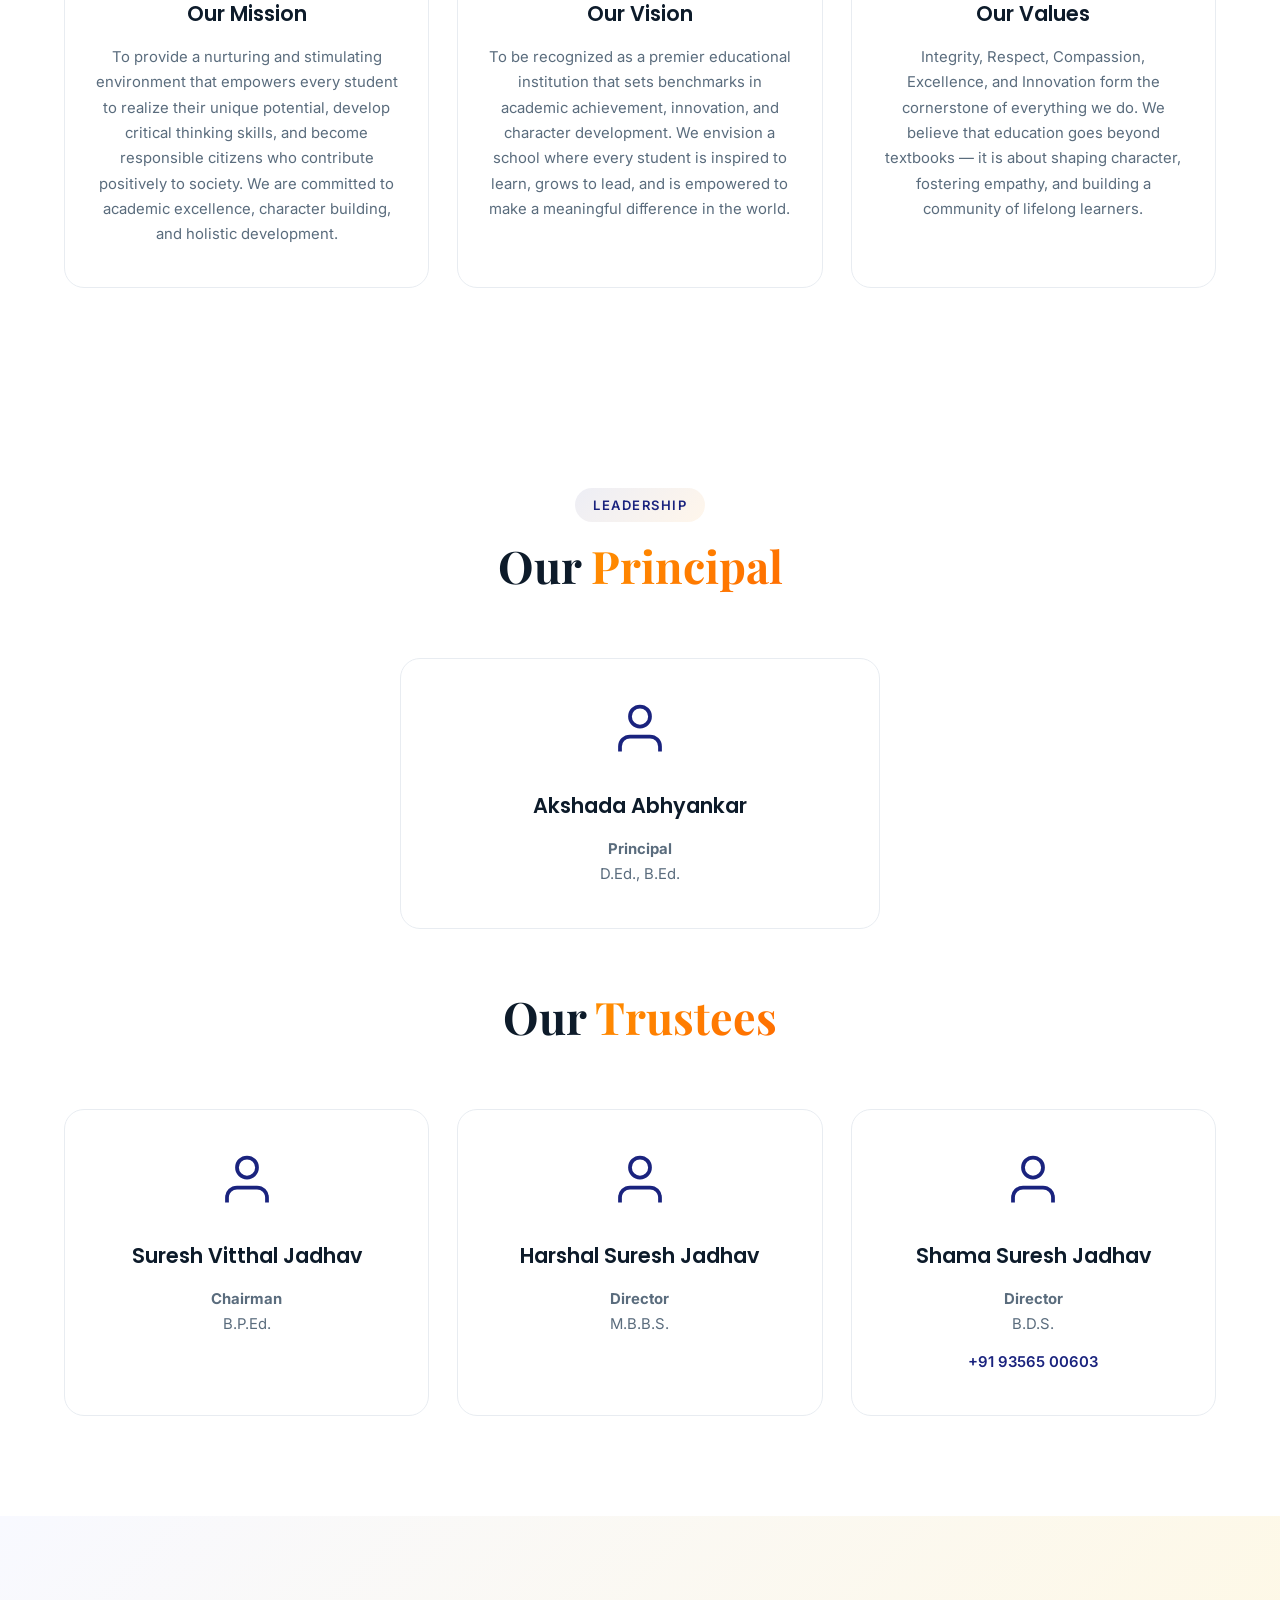
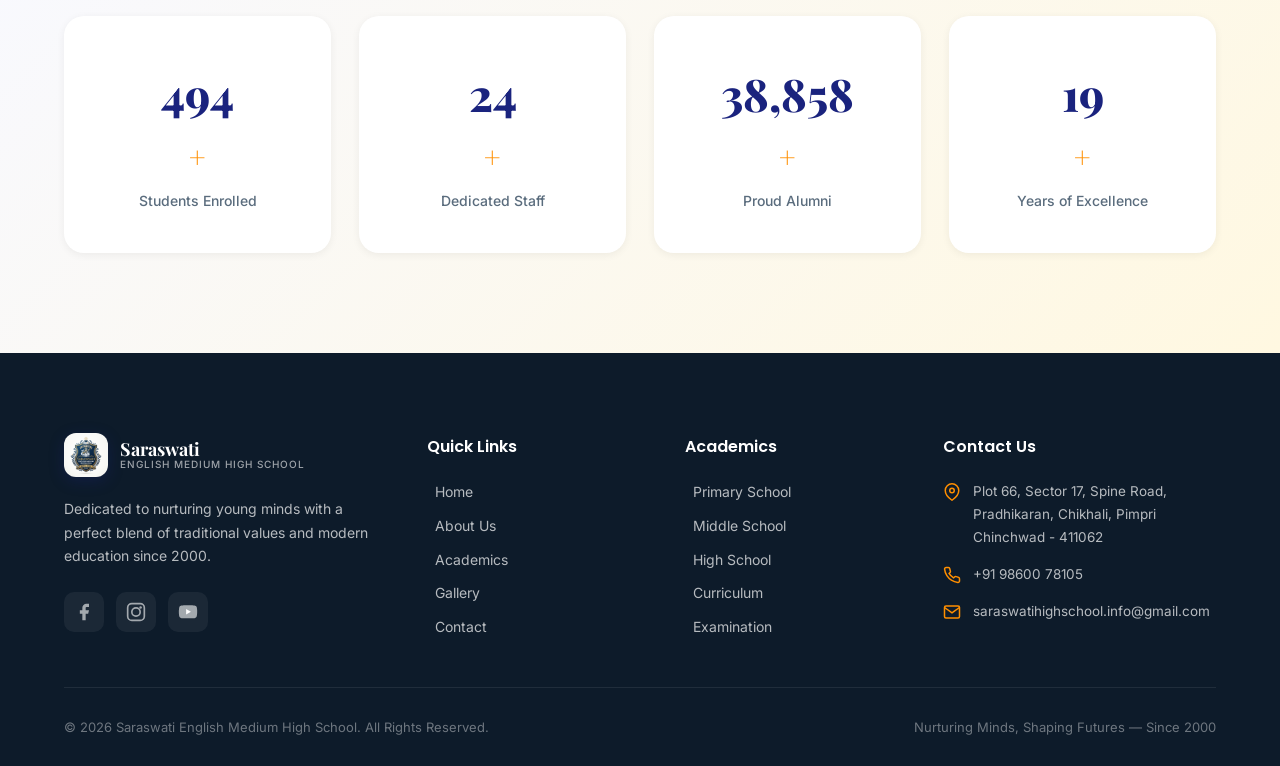
==== commit 61c2697b: "Link address to Google Maps across all pages" ====
--- a/about.html
+++ b/about.html
@@ -300,7 +300,7 @@
                     <h4>Contact Us</h4>
                     <div class="contact-item">
                         <svg width="18" height="18" viewBox="0 0 24 24" fill="none" stroke="currentColor" stroke-width="2"><path d="M21 10c0 7-9 13-9 13s-9-6-9-13a9 9 0 0118 0z"/><circle cx="12" cy="10" r="3"/></svg>
-                        <span>Plot 66, Sector 17, Spine Road, Pradhikaran, Chikhali, Pimpri Chinchwad - 411062</span>
+                        <span><a href="https://maps.app.goo.gl/fmohx5jriUK9AqGj9?g_st=iw" target="_blank" rel="noopener noreferrer" aria-label="Open school address in Google Maps" title="Open in Google Maps">Plot 66, Sector 17, Spine Road, Pradhikaran, Chikhali, Pimpri Chinchwad - 411062</a></span>
                     </div>
                     <div class="contact-item">
                         <svg width="18" height="18" viewBox="0 0 24 24" fill="none" stroke="currentColor" stroke-width="2"><path d="M22 16.92v3a2 2 0 01-2.18 2 19.79 19.79 0 01-8.63-3.07 19.5 19.5 0 01-6-6 19.79 19.79 0 01-3.07-8.67A2 2 0 014.11 2h3a2 2 0 012 1.72 12.84 12.84 0 00.7 2.81 2 2 0 01-.45 2.11L8.09 9.91a16 16 0 006 6l1.27-1.27a2 2 0 012.11-.45 12.84 12.84 0 002.81.7A2 2 0 0122 16.92z"/></svg>
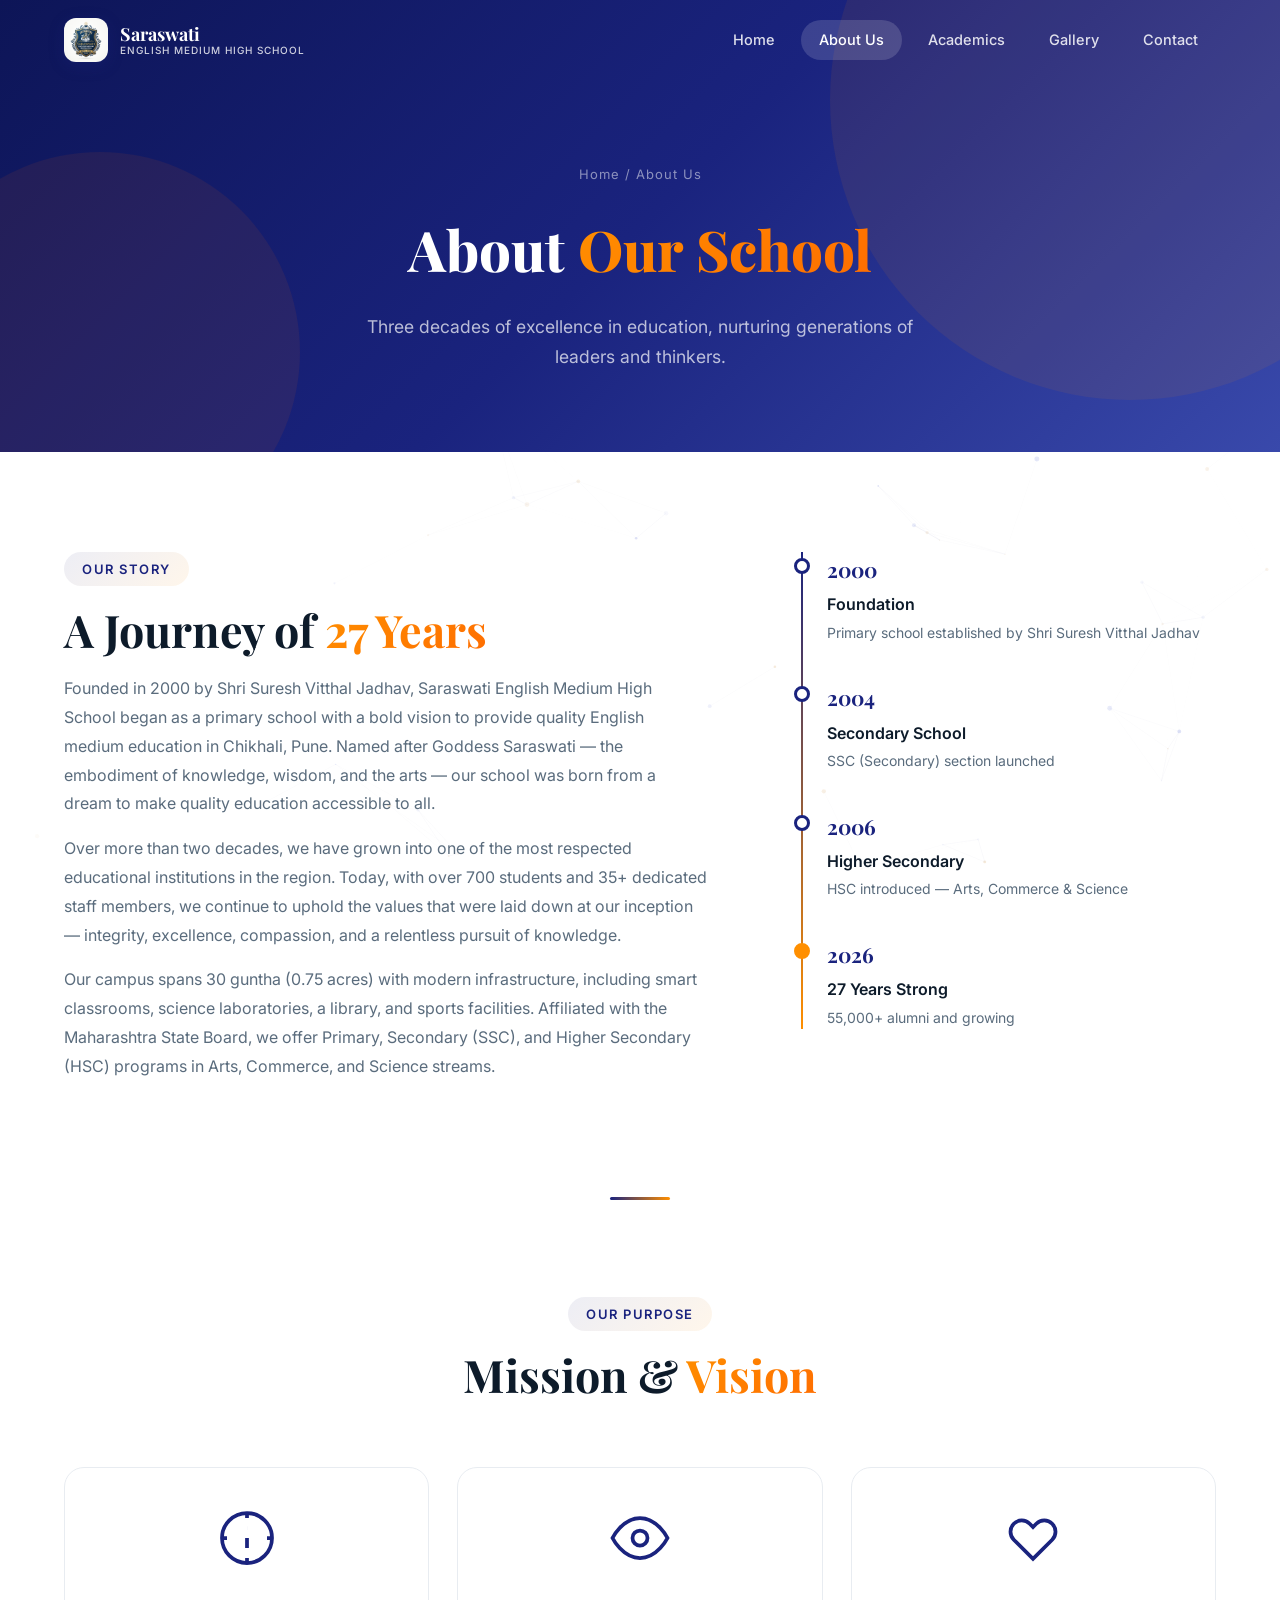
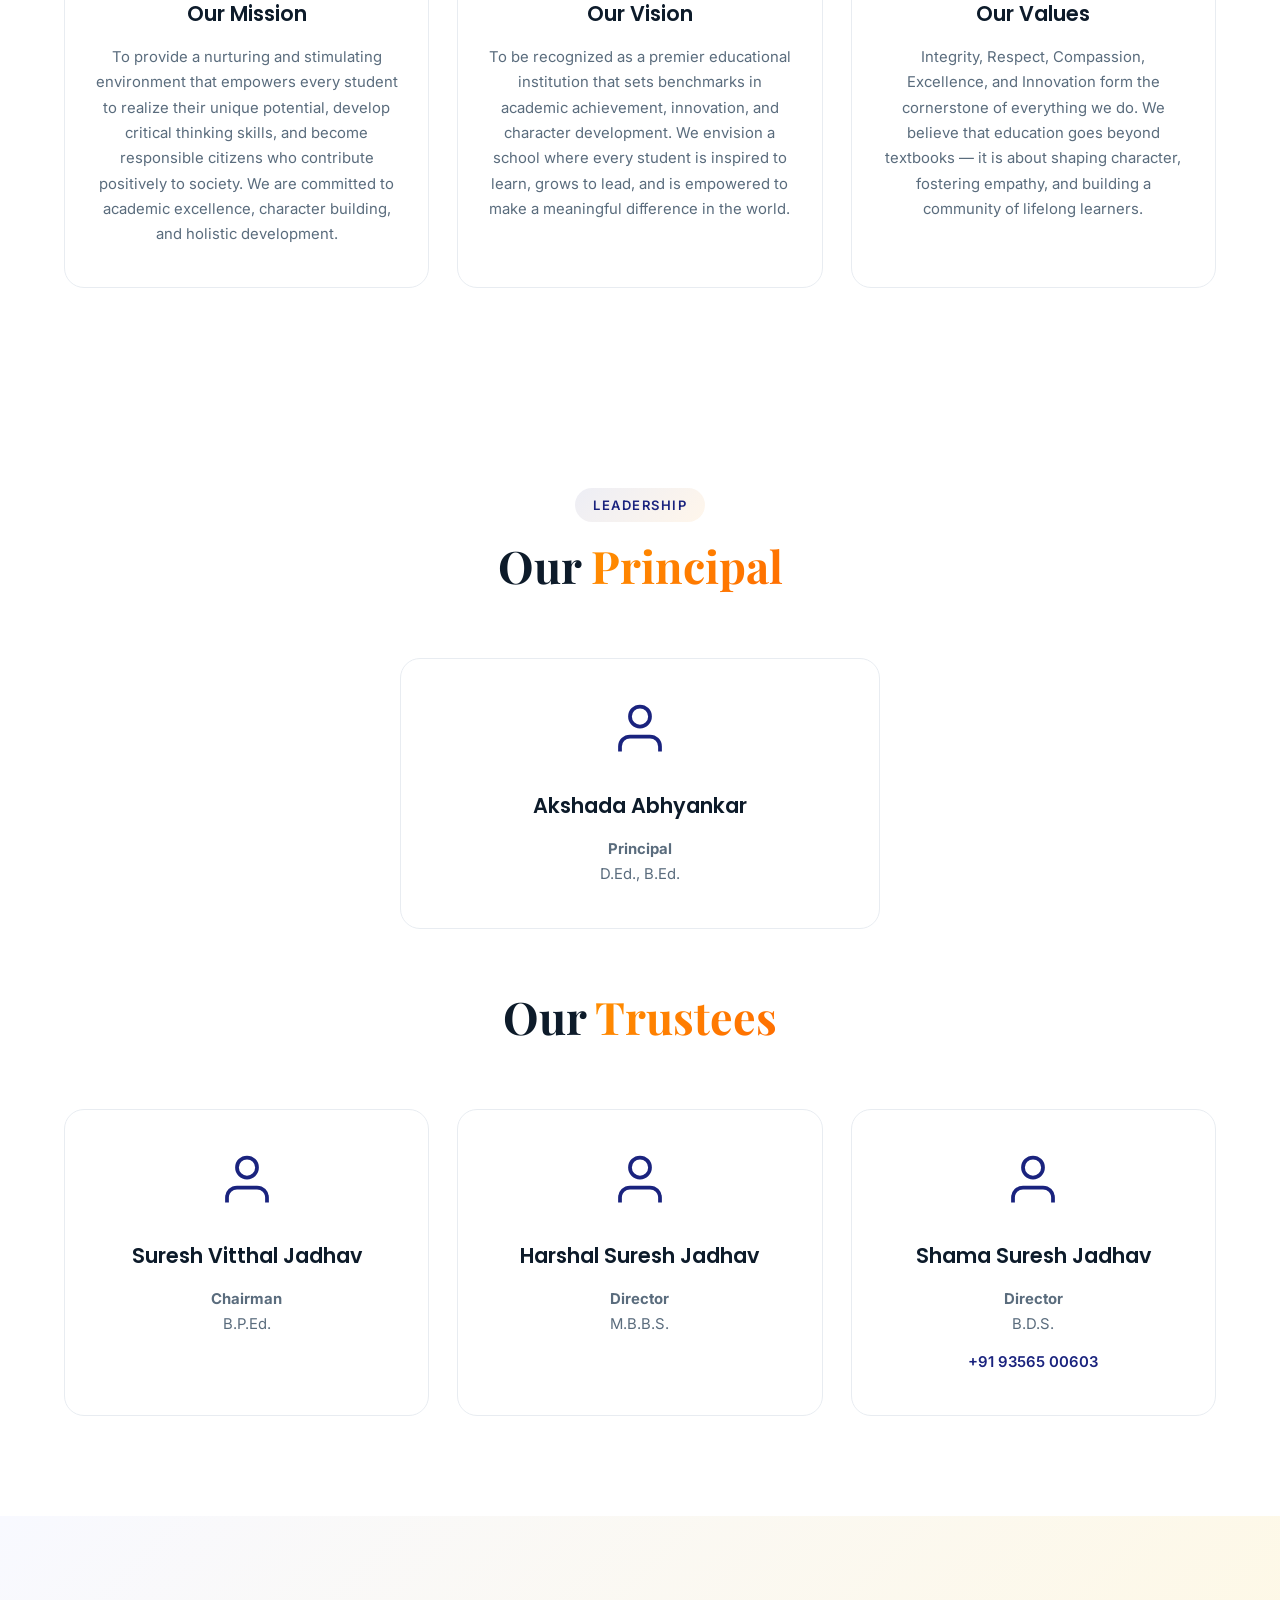
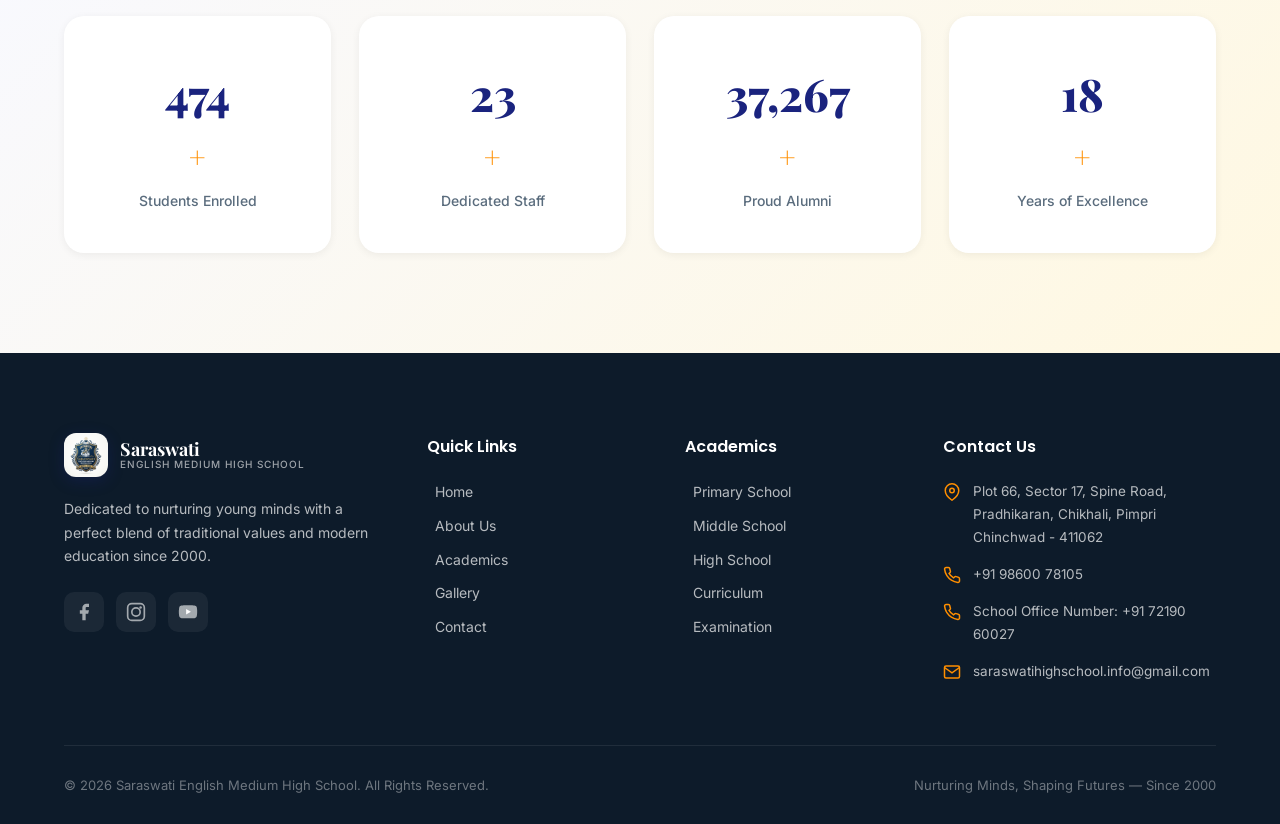
==== commit b0dbf217: "Add school office phone number" ====
--- a/about.html
+++ b/about.html
@@ -307,6 +307,10 @@
                         <span>+91 98600 78105</span>
                     </div>
                     <div class="contact-item">
+                        <svg width="18" height="18" viewBox="0 0 24 24" fill="none" stroke="currentColor" stroke-width="2"><path d="M22 16.92v3a2 2 0 01-2.18 2 19.79 19.79 0 01-8.63-3.07 19.5 19.5 0 01-6-6 19.79 19.79 0 01-3.07-8.67A2 2 0 014.11 2h3a2 2 0 012 1.72 12.84 12.84 0 00.7 2.81 2 2 0 01-.45 2.11L8.09 9.91a16 16 0 006 6l1.27-1.27a2 2 0 012.11-.45 12.84 12.84 0 002.81.7A2 2 0 0122 16.92z"/></svg>
+                        <span>School Office Number: <a href="tel:+917219060027">+91 72190 60027</a></span>
+                    </div>
+                    <div class="contact-item">
                         <svg width="18" height="18" viewBox="0 0 24 24" fill="none" stroke="currentColor" stroke-width="2"><path d="M4 4h16c1.1 0 2 .9 2 2v12c0 1.1-.9 2-2 2H4c-1.1 0-2-.9-2-2V6c0-1.1.9-2 2-2z"/><polyline points="22,6 12,13 2,6"/></svg>
                         <span>saraswatihighschool.info@gmail.com</span>
                     </div>
